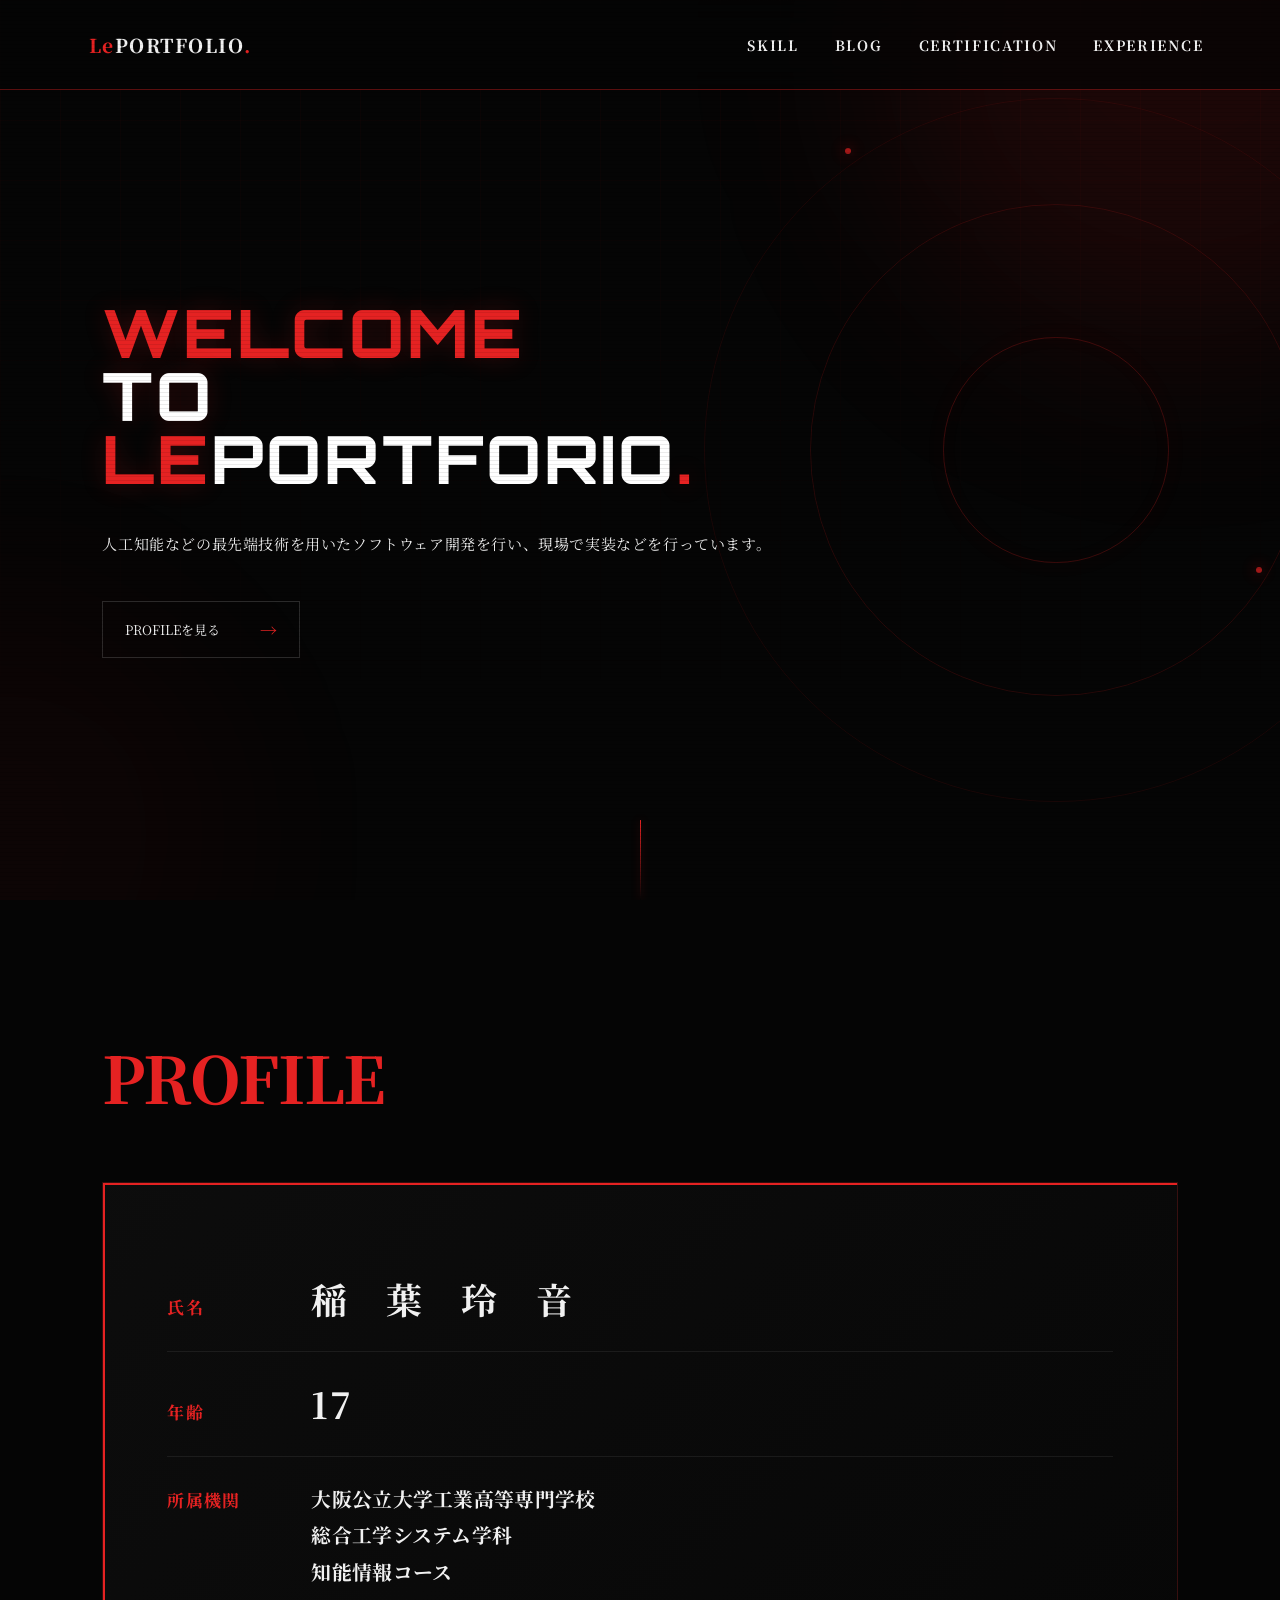
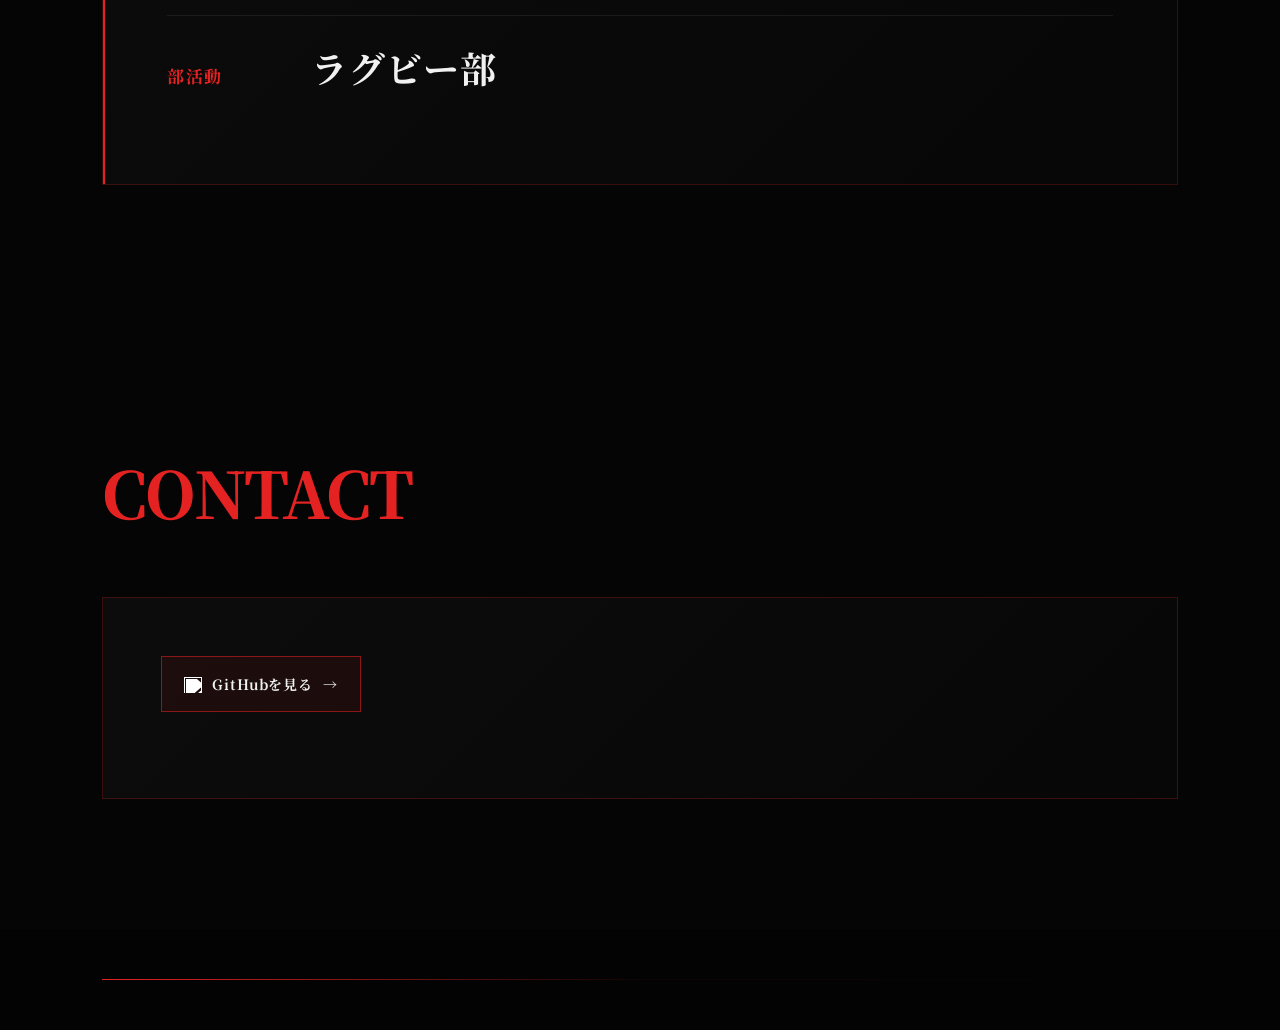
==== index.html @ 1db74286 "change content" ====
<!DOCTYPE html>
<html lang="ja">
<head>
  <meta charset="UTF-8">
  <meta name="viewport" content="width=device-width, initial-scale=1.0">
  <title>LePORTFORIO</title>
  <link rel="preconnect" href="https://fonts.googleapis.com">
  <link rel="preconnect" href="https://fonts.gstatic.com" crossorigin>
  <link href="https://fonts.googleapis.com/css2?family=Noto+Serif+JP:wght@400;500;600;700;800;900&family=Orbitron:wght@500;600;700;800;900&display=swap" rel="stylesheet">
  <link rel="stylesheet" href="style.css?v=20260903-0615">
  <link rel="stylesheet" href="japanese-theme.css?v=20261030-1145">
  <style>
    header .logo {
      color: var(--white) !important;
      text-shadow: none !important;
    }
    header .logo span {
      color: var(--red) !important;
    }
    header nav a,
    header nav a.active {
      color: var(--white) !important;
      text-shadow: none !important;
    }
    header nav a:hover,
    header nav a.active:hover {
      color: var(--red-bright) !important;
    }

    /* Hero brand color override */
    .hero-brand .hero-le,
    .hero-brand .hero-dot {
      color: var(--red) !important;
    }
    .hero-brand .hero-portfolio {
      color: #fff !important;
      text-shadow: none !important;
    }

    .contact { padding-top: 90px; padding-bottom: 120px; }
    .contact-box {
      max-width: 1080px;
      margin: 0 auto;
      padding: clamp(34px, 5vw, 58px);
      border: 1px solid rgba(229,34,34,.24);
      background: linear-gradient(135deg, rgba(13,13,13,.96), rgba(7,7,7,.96));
    }
    .contact-copy {
      margin: 0 0 28px;
      color: var(--white);
      font-size: 15px;
      line-height: 2;
      opacity: 1;
    }
    .contact-link {
      display: inline-flex;
      align-items: center;
      gap: 10px;
      padding: 13px 22px;
      border: 1px solid rgba(229,34,34,.55);
      color: var(--white);
      background: rgba(229,34,34,.08);
      font-family: "Noto Serif JP", serif;
      font-size: 14px;
      font-weight: 700;
      text-decoration: none;
      letter-spacing: .06em;
      transition: .25s ease;
    }
    .contact-link:hover {
      color: var(--red-bright);
      border-color: var(--red);
      transform: translateY(-2px);
    }
    .contact-link-icon {
      width: 18px;
      height: 18px;
      flex: 0 0 auto;
      filter: brightness(0) invert(1);
    }

    .profile { position: relative; }
    .profile-box {
      position: relative;
      max-width: 1080px;
      min-height: 360px;
      margin: 0 auto;
      padding: clamp(34px, 5vw, 64px);
      border: 1px solid rgba(229, 34, 34, 0.2);
      background: linear-gradient(135deg, rgba(13,13,13,0.96), rgba(7,7,7,0.96));
      overflow: hidden;
    }
    .profile-box::before {
      content: "";
      position: absolute;
      top: 0;
      left: 0;
      width: 0;
      height: 2px;
      background: var(--red);
      transition: width 1s cubic-bezier(0.22, 1, 0.36, 1);
    }
    .profile-box::after {
      content: "";
      position: absolute;
      top: 0;
      left: 0;
      width: 2px;
      height: 0;
      background: var(--red);
      transition: height 1s cubic-bezier(0.22, 1, 0.36, 1) 0.12s;
    }
    .profile.is-visible .profile-box::before { width: 100%; }
    .profile.is-visible .profile-box::after { height: 100%; }
    .profile-grid { display: grid; gap: 0; }
    .profile-row {
      display: grid;
      grid-template-columns: 120px 1fr;
      align-items: baseline;
      gap: 24px;
      padding: 24px 0;
      border-bottom: 1px solid rgba(255,255,255,0.07);
      opacity: 0;
      transform: translateY(26px);
      transition: opacity 0.7s ease, transform 0.85s cubic-bezier(0.22, 1, 0.36, 1);
    }
    .profile-row:last-child { border-bottom: 0; }
    .profile-row:nth-child(2) { transition-delay: 0.12s; }
    .profile-row:nth-child(3) { transition-delay: 0.24s; }
    .profile-row:nth-child(4) { transition-delay: 0.36s; }
    .profile.is-visible .profile-row { opacity: 1; transform: translateY(0); }
    .profile-label {
      color: var(--red);
      font-family: "Noto Serif JP", "Yu Mincho", "Hiragino Mincho ProN", serif;
      font-size: 17px;
      font-weight: 700;
      letter-spacing: 0.08em;
    }
    .profile-value {
      color: var(--white);
      font-family: "Noto Serif JP", "Yu Mincho", "Hiragino Mincho ProN", serif;
      font-size: clamp(22px, 3vw, 36px);
      font-weight: 700;
      line-height: 1.55;
      letter-spacing: 0.04em;
    }
    .school-pair {
      display: grid;
      grid-template-columns: minmax(0, 1fr);
      gap: clamp(18px, 3vw, 42px);
      align-items: start;
    }
    .school-ja { min-width: 0; }
    .school-ja {
      font-size: clamp(15px, 1.55vw, 21px);
      line-height: 1.85;
      letter-spacing: 0.015em;
    }
    @media (max-width: 700px) {
      .profile-row { grid-template-columns: 1fr; gap: 8px; padding: 20px 0; }
      .profile-label { font-size: 19px; }
      .school-pair { grid-template-columns: 1fr; gap: 14px; }
      .school-ja { font-size: clamp(14px, 4.2vw, 18px); }
    }
    @media (prefers-reduced-motion: reduce) {
      .profile-box::before { width: 100%; transition: none; }
      .profile-box::after { height: 100%; transition: none; }
      .profile-row { opacity: 1; transform: none; transition: none; }
    }
  </style>
  <link rel="stylesheet" href="responsive.css?v=20261008">
</head>
<body>
  <div class="background" aria-hidden="true">
    <div class="grid"></div>
    <div class="glow glow-1"></div>
    <div class="glow glow-2"></div>
  </div>
  <header>
    <a href="#" class="logo"><span>Le</span>PORTFOLIO<span>.</span></a>
    <nav>
      <a href="skill.html">SKILL</a>
      <a href="blog.html">BLOG</a>
      <a href="certification.html">CERTIFICATION</a>
      <a href="experience.html">EXPERIENCE</a>
    </nav>
  </header>
  <main>
    <section class="hero">
      <div class="hero-content">
        <h1 aria-label="Welcome TO LePORTFORIO.">
          <span class="hero-line hero-welcome">Welcome</span>
          <span class="hero-line hero-to">TO</span>
          <span class="hero-line hero-brand"><span class="hero-le">Le</span><span class="hero-portfolio">PORTFORIO</span><span class="hero-dot">.</span></span>
        </h1>
        <p>人工知能などの最先端技術を用いたソフトウェア開発を行い、現場で実装などを行っています。</p>
        <a href="#profile" class="hero-button">PROFILEを見る <span>→</span></a>
      </div>
      <div class="hero-decoration" aria-hidden="true">
        <div class="circle circle-1"></div>
        <div class="circle circle-2"></div>
        <div class="circle circle-3"></div>
      </div>
      <div class="scroll-line" aria-hidden="true"></div>
    </section>

    <section id="profile" class="profile">
      <div class="section-heading"><h2>PROFILE</h2></div>
      <div class="profile-box">
        <div class="profile-grid">
          <div class="profile-row">
            <div class="profile-label">氏名</div>
            <div class="profile-value">稲　葉　玲　音</div>
          </div>
          <div class="profile-row">
            <div class="profile-label">年齢</div>
            <div class="profile-value">17</div>
          </div>
          <div class="profile-row">
            <div class="profile-label">所属機関</div>
            <div class="profile-value school-pair">
              <div class="school-ja">大阪公立大学工業高等専門学校<br>総合工学システム学科<br>知能情報コース</div>
            </div>
          </div>
          <div class="profile-row">
            <div class="profile-label">部活動</div>
            <div class="profile-value">ラグビー部</div>
          </div>
        </div>
      </div>
    </section>

    <section id="contact" class="contact">
      <div class="section-heading"><h2>CONTACT</h2></div>
      <div class="contact-box">
        <p class="contact-copy"ご連絡やお問い合わせは、GitHubよりお願いいたします。</p>
        <a class="contact-link" href="https://github.com/Le-1016" target="_blank" rel="noopener noreferrer"><img class="contact-link-icon" src="https://cdn.jsdelivr.net/npm/simple-icons@latest/icons/github.svg" alt="" aria-hidden="true">GitHubを見る <span>→</span></a>
      </div>
    </section>
  </main>
  <footer><div class="footer-line"></div></footer>

  <script>
    (() => {
      if (window.location.hash === '#activity') {
        window.location.replace('blog.html');
        return;
      }
      const profile = document.querySelector('.profile');
      if (!profile) return;
      const reduceMotion = window.matchMedia('(prefers-reduced-motion: reduce)').matches;
      if (reduceMotion || !('IntersectionObserver' in window)) {
        profile.classList.add('is-visible');
        return;
      }
      const observer = new IntersectionObserver((entries) => {
        entries.forEach((entry) => {
          if (!entry.isIntersecting) return;
          entry.target.classList.add('is-visible');
          observer.unobserve(entry.target);
        });
      }, { threshold: 0.24, rootMargin: '0px 0px -8% 0px' });
      observer.observe(profile);
    })();
  </script>
</body>
</html>
---- style.css ----
/* ========================================
   VARIABLES
======================================== */

:root {
  --black: #050505;
  --black-light: #0a0a0a;
  --panel: #0d0d0d;
  --panel-light: #121212;

  --red: #e52222;
  --red-bright: #ff3030;

  --white: #f1f1f1;
  --gray: #777;
  --gray-dark: #333;

  --red-border: rgba(229, 34, 34, 0.28);
}

* { margin: 0; padding: 0; box-sizing: border-box; }
html { scroll-behavior: smooth; }
body { min-height: 100vh; background: var(--black); color: var(--white); font-family: "Inter", "Noto Sans JP", sans-serif; overflow-x: hidden; }
img, video, canvas, svg { max-width: 100%; }

.background { position: fixed; inset: 0; pointer-events: none; overflow: hidden; z-index: -1; }
.grid { position: absolute; inset: 0; background-image: linear-gradient(rgba(229,34,34,.035) 1px, transparent 1px), linear-gradient(90deg, rgba(229,34,34,.035) 1px, transparent 1px); background-size: 60px 60px; mask-image: linear-gradient(to bottom, rgba(0,0,0,1), transparent 80%); }
.glow { position: absolute; border-radius: 50%; filter: blur(100px); background: rgba(229,34,34,.1); }
.glow-1 { width: 600px; height: 600px; top: -250px; right: -200px; }
.glow-2 { width: 500px; height: 500px; left: -250px; top: 65vh; opacity: .4; }

header { width: 100%; height: 90px; position: fixed; top: 0; left: 0; display: flex; justify-content: space-between; align-items: center; padding: 0 6vw; z-index: 100; background: rgba(5,5,5,.72); border-bottom: 1px solid rgba(255,255,255,.05); backdrop-filter: blur(16px); -webkit-backdrop-filter: blur(16px); }
.logo { color: var(--white); text-decoration: none; font-size: 19px; font-weight: 800; letter-spacing: -.04em; }
.logo span { color: var(--red); }
nav { display: flex; align-items: center; gap: 36px; }
nav a { position: relative; color: #777; font-size: 12px; font-weight: 500; letter-spacing: .08em; text-decoration: none; transition: .25s; }
nav a::after { content: ""; position: absolute; left: 0; bottom: -8px; width: 0; height: 1px; background: var(--red); box-shadow: 0 0 10px var(--red); transition: .25s; }
nav a:hover { color: white; }
nav a:hover::after { width: 100%; }

.hero { min-height: 100vh; position: relative; display: flex; align-items: center; padding: 140px 8vw 80px; overflow: hidden; }
.hero-content { position: relative; z-index: 5; }
.hero h1 { margin: 0; color: var(--white); font-size: clamp(56px,9vw,150px); font-weight: 900; letter-spacing: -.075em; line-height: .82; }
.hero h1 span { color: var(--red); text-shadow: 0 0 25px rgba(229,34,34,.22); }
.hero p { margin-top: 40px; color: var(--white); font-size: 13px; letter-spacing: .1em; font-weight: 400; }
.hero-button { width: fit-content; margin-top: 42px; display: flex; align-items: center; gap: 40px; padding: 15px 22px; color: var(--white); border: 1px solid rgba(255,255,255,.15); text-decoration: none; font-size: 13px; transition: border-color .25s, background .25s, transform .25s; }
.hero-button span { color: var(--red); font-size: 17px; transition: transform .25s; }
.hero-button:hover { border-color: var(--red); background: rgba(229,34,34,.04); transform: translateY(-2px); }
.hero-button:hover span { transform: translateX(5px); }

.hero-decoration { position: absolute; width: min(55vw,800px); aspect-ratio: 1; right: -10vw; top: 50%; transform: translateY(-50%); opacity: .7; }
.circle { position: absolute; border-radius: 50%; border: 1px solid rgba(229,34,34,.13); }
.circle-1 { inset: 0; animation: rotateCircle 35s linear infinite; }
.circle-2 { inset: 15%; border-color: rgba(229,34,34,.22); animation: rotateCircleReverse 25s linear infinite; }
.circle-3 { inset: 34%; border-color: rgba(229,34,34,.35); box-shadow: 0 0 30px rgba(229,34,34,.05), inset 0 0 30px rgba(229,34,34,.03); }
.circle-1::before, .circle-2::before { content: ""; position: absolute; width: 6px; height: 6px; border-radius: 50%; background: var(--red); box-shadow: 0 0 15px var(--red); }
.circle-1::before { left: 20%; top: 7%; }
.circle-2::before { right: 8%; bottom: 25%; }
@keyframes rotateCircle { from { transform: rotate(0deg); } to { transform: rotate(360deg); } }
@keyframes rotateCircleReverse { from { transform: rotate(360deg); } to { transform: rotate(0deg); } }

.scroll-line { position: absolute; width: 1px; height: 80px; left: 50%; bottom: 0; background: linear-gradient(to bottom, var(--red), transparent); box-shadow: 0 0 8px rgba(229,34,34,.4); }
section:not(.hero) { max-width: 1400px; margin: auto; padding: 130px 8vw; }
.section-heading { margin-bottom: 60px; }
.section-heading h2 { color: var(--white); font-size: clamp(38px,5vw,70px); font-weight: 800; letter-spacing: -.05em; }
.section-heading h2 span { color: var(--red); }

.works-grid { display: grid; grid-template-columns: repeat(3,1fr); gap: 20px; }
.work-card { position: relative; min-height: 420px; background: var(--panel); border: 1px solid rgba(255,255,255,.06); overflow: hidden; cursor: pointer; transition: transform .35s, border-color .35s, box-shadow .35s; }
.work-card::before { content: ""; position: absolute; top: -1px; left: -1px; width: 45px; height: 2px; z-index: 10; background: var(--red); box-shadow: 0 0 10px rgba(229,34,34,.7); }
.work-card::after { content: ""; position: absolute; top: -1px; left: -1px; width: 2px; height: 45px; z-index: 10; background: var(--red); }
.work-image { height: 280px; position: relative; background: radial-gradient(circle at center, rgba(229,34,34,.08), transparent 60%), #090909; }
.work-image::after { content: ""; position: absolute; inset: 0; background-image: linear-gradient(rgba(255,255,255,.025) 1px, transparent 1px), linear-gradient(90deg, rgba(255,255,255,.025) 1px, transparent 1px); background-size: 25px 25px; }
.work-content { padding: 26px 28px; }
.work-content h3 { color: var(--white); font-size: 19px; font-weight: 600; margin-bottom: 9px; }
.work-content p { color: var(--white); font-size: 12px; letter-spacing: .04em; }
.work-card:hover { transform: translateY(-8px); border-color: rgba(229,34,34,.35); box-shadow: 0 30px 80px rgba(0,0,0,.6), 0 0 40px rgba(229,34,34,.06); }
.work-card:hover .work-image { background: radial-gradient(circle at center, rgba(229,34,34,.13), transparent 60%), #090909; }

.about { min-height: 70vh; }
.about-box { width: 100%; min-height: 400px; background: linear-gradient(135deg,#0d0d0d,#080808); border: 1px solid rgba(255,255,255,.06); border-left: 2px solid var(--red); box-shadow: -10px 0 50px rgba(229,34,34,.025); }
footer { padding: 50px 8vw; background: #030303; }
.footer-line { height: 1px; width: 100%; background: linear-gradient(90deg,var(--red),rgba(229,34,34,.05),transparent); }
body::after { content: ""; position: fixed; inset: 0; z-index: 9999; pointer-events: none; background: repeating-linear-gradient(0deg,transparent,transparent 3px,rgba(0,0,0,.08) 3px,rgba(0,0,0,.08) 4px); }

@media (max-width: 900px) {
  header { padding: 0 24px; }
  nav { gap: 20px; }
  .hero { padding: 120px 24px 80px; }
  .hero-decoration { width: 700px; opacity: .35; right: -450px; }
  section:not(.hero) { padding: 100px 24px; }
  .works-grid { grid-template-columns: 1fr; }
  .work-card { min-height: 350px; }
}

@media (max-width: 600px) {
  header { height: auto; min-height: 106px; padding: 14px 16px 12px; flex-direction: column; align-items: flex-start; justify-content: center; gap: 12px; }
  .logo { font-size: 17px; }
  nav { width: 100%; gap: 18px; overflow-x: auto; overflow-y: hidden; padding: 0 0 4px; scrollbar-width: none; -webkit-overflow-scrolling: touch; }
  nav::-webkit-scrollbar { display: none; }
  nav a { display: block; flex: 0 0 auto; white-space: nowrap; font-size: 10px; letter-spacing: .07em; }
  nav a::after { bottom: -5px; }
  .hero { min-height: 100svh; padding: 150px 18px 70px; }
  .hero-content { width: 100%; }
  .hero h1 { font-size: clamp(48px,16vw,80px); line-height: .86; }
  .hero p { max-width: 92%; margin-top: 30px; font-size: 11px; line-height: 1.85; letter-spacing: .05em; }
  .hero-button { max-width: 100%; margin-top: 30px; gap: 24px; padding: 13px 18px; }
  .hero-decoration { width: 560px; right: -430px; opacity: .28; }
  .scroll-line { left: auto; right: 24px; height: 58px; }
  section:not(.hero) { padding: 80px 18px; }
  .section-heading { margin-bottom: 38px; }
  .section-heading h2 { font-size: clamp(34px,12vw,52px); }
  .works-grid { gap: 16px; }
  .work-card { min-height: 0; }
  .work-image { height: 210px; }
  .work-content { padding: 22px 20px; }
  footer { padding: 38px 18px; }
}

@media (max-width: 380px) {
  header { padding-left: 14px; padding-right: 14px; }
  nav { gap: 14px; }
  nav a { font-size: 9px; }
  .hero { padding-left: 14px; padding-right: 14px; }
}

/* ========================================
   EXPERIENCE: UNREAL SKILL
======================================== */

#unreal-modal .modal-skill {
  display: flex !important;
  flex-direction: row !important;
  align-items: center !important;
  gap: 16px !important;
}

#unreal-modal .modal-skill-logos {
  display: flex !important;
  align-items: center !important;
  justify-content: center !important;
  margin: 0 !important;
}

#unreal-modal .modal-skill-logo {
  width: 56px !important;
  height: 56px !important;
  object-fit: contain !important;
  filter: brightness(0) invert(1) !important;
}

#unreal-modal .modal-skill-meta {
  display: flex !important;
  flex-direction: column !important;
  align-items: flex-start !important;
  justify-content: center !important;
  gap: 4px !important;
  margin: 0 !important;
}
---- japanese-theme.css ----
/* 日本語・明朝体テーマ上書き */

body {
  font-family: "Noto Serif JP", "Yu Mincho", "Hiragino Mincho ProN", serif;
  color: var(--white);
}

.logo,
nav a,
.hero-button,
.hero p,
.work-content p,
.about-box p {
  font-family: "Noto Serif JP", "Yu Mincho", "Hiragino Mincho ProN", serif;
}

.logo {
  position: relative;
  display: inline-block;
  padding: 8px 12px;
  overflow: hidden;
  letter-spacing: 0.08em;
  word-spacing: 0;
  background: none !important;
  transition: none;
}

.logo:hover {
  background: none !important;
}

header .logo:hover {
  color: var(--white) !important;
  text-shadow: none !important;
}

header .logo:hover span {
  color: var(--red) !important;
  text-shadow: none !important;
}

/* トピック・タイトルは赤 */
.hero h1,
.hero h1 span,
.section-heading h2,
.work-content h3 {
  color: var(--red);
}

/* ヒーロー見出しだけサイバー風 */
.hero h1,
.hero h1 span {
  font-family: "Orbitron", sans-serif;
}

.hero h1 {
  position: relative;
  display: inline-flex;
  flex-direction: column;
  align-items: flex-start;
  gap: 0.03em;
  font-size: clamp(38px, 5.2vw, 80px);
  font-weight: 800;
  line-height: 0.92;
  letter-spacing: 0.04em;
  text-transform: uppercase;
  color: var(--red);
  text-shadow: 0 0 22px rgba(229, 34, 34, 0.16);
}

.hero-line {
  display: block;
  color: var(--red);
}

.hero-welcome {
  color: var(--red) !important;
}
.hero-to {
  color: #fff !important;
  text-shadow: none;
}
.hero-brand,
.hero-brand span {
  font-family: "Orbitron", sans-serif !important;
}
.hero-brand .hero-le,
.hero-brand .hero-dot {
  color: var(--red) !important;
}
.hero-brand .hero-portfolio {
  color: #fff !important;
  text-shadow: none !important;
}

/* 文章は白 */
.hero p,
.work-content p,
.about-box p {
  color: var(--white);
}

.hero p {
  max-width: 680px;
  font-size: 15px;
  line-height: 2;
  letter-spacing: 0.04em;
  opacity: 1;
}

.section-heading h2 {
  font-family: "Noto Serif JP", "Yu Mincho", "Hiragino Mincho ProN", serif;
  font-weight: 800;
  letter-spacing: -0.03em;
}

.work-content h3 {
  font-family: "Noto Serif JP", "Yu Mincho", "Hiragino Mincho ProN", serif;
  font-size: 22px;
  font-weight: 700;
}

.work-content p {
  font-size: 13px;
  line-height: 1.9;
  letter-spacing: 0.02em;
  opacity: 1;
}

.about-box {
  padding: 48px;
  display: flex;
  align-items: center;
}

.about-box p {
  max-width: 760px;
  margin: 0;
  font-size: 16px;
  line-height: 2.1;
  opacity: 0.9;
}

/* ナビゲーション：赤文字・明朝体・英大文字 */
nav a {
  color: var(--red);
  font-family: "Noto Serif JP", "Yu Mincho", "Hiragino Mincho ProN", serif;
  font-size: 14px;
  font-weight: 700;
  letter-spacing: 0.12em;
  text-transform: uppercase;
}

nav a:hover {
  color: var(--red-bright);
  text-shadow: 0 0 10px rgba(229, 34, 34, 0.45);
}

.hero-button {
  color: var(--white);
}

/* HEADER — 上側は何も出さず、下側の固定赤線だけ残す */
header {
  overflow: hidden;
  border-top: 0 !important;
  border-bottom: 1px solid rgba(229, 34, 34, 0.38) !important;
  outline: 0 !important;
  box-shadow: none;
}

header::before,
header::after {
  content: none !important;
  display: none !important;
  background: none !important;
  border: 0 !important;
  box-shadow: none !important;
  animation: none !important;
}

@media (max-width: 600px) {
  .hero h1 {
    font-size: clamp(28px, 8vw, 40px);
  }

  .about-box {
    padding: 28px;
  }
}
---- responsive.css ----
/* Loaded after the theme and page styles. Desktop rules remain unchanged. */
@media (max-width: 900px) {
  html { scroll-padding-top: 160px; }
  header {
    height: auto;
    min-height: 0;
    padding: 12px 24px;
    flex-direction: column;
    align-items: flex-start;
    gap: 8px;
  }
  header .logo { padding: 4px 0; font-size: 17px; }
  header nav {
    display: flex;
    flex-wrap: wrap;
    width: 100%;
    gap: 0 24px;
    overflow: visible;
    padding: 0;
  }
  header nav a {
    display: flex;
    align-items: center;
    min-height: 44px;
    flex: 0 0 auto;
    font-size: 12px;
    letter-spacing: .06em;
    white-space: nowrap;
  }
  header nav a::after { bottom: 6px; }
  .skill-page, .blog-page, .cert-page, .experience-page {
    padding: 164px 24px 80px;
  }
  .skill-title, .blog-title, .cert-title, .experience-title {
    font-size: clamp(24px, 4.8vw, 48px);
    letter-spacing: .04em;
    line-height: 1.3;
    overflow-wrap: anywhere;
  }
  .skill-row, .skill-row.reverse {
    grid-template-columns: minmax(0, 1fr);
    min-height: 0;
    gap: 24px;
    padding: 40px 0;
  }
  /* Cancel the generic section padding on nested rows. */
  section.skill-row { padding: 40px 0; }
  .skill-row .skill-copy, .skill-row.reverse .skill-copy { order: 1; }
  .skill-row .skill-visual, .skill-row.reverse .skill-visual { order: 2; }
  .skill-copy { max-width: none; min-width: 0; }
  .skill-visual { min-height: 140px; justify-content: flex-start; }
  .skill-logo, .white-logo, .codex-logo { width: 120px; height: 120px; }
  .sql-logo { width: 150px; height: 120px; }
  .skill-copy h2, .skill-kicker { overflow-wrap: anywhere; }
  section.cert-item, section.experience-card { padding: 0; }
  .cert-name, .experience-card-title { min-width: 0; overflow-wrap: anywhere; }
  .modal-bottom { grid-template-columns: minmax(0, 1fr); }
  .modal-skill-meta { min-width: 0; overflow-wrap: anywhere; }
  .modal-title, .modal-kicker, .modal-description { overflow-wrap: anywhere; }
  .cert-modal, .experience-modal { padding: 12px; }
  .cert-modal-panel, .experience-modal-panel {
    max-height: calc(100vh - 24px);
    max-height: calc(100dvh - 24px);
    padding: 64px 24px 28px;
    overscroll-behavior: contain;
  }
  .modal-close { top: 12px; right: 12px; width: 44px; height: 44px; }
  .modal-title { padding-right: 0; }
}

@media (max-width: 600px) {
  header { padding: 10px 16px; }
  header nav {
    display: grid;
    grid-template-columns: minmax(0, 1fr) minmax(0, 1fr);
    gap: 0 12px;
  }
  header nav a { font-size: 11px; }
  html { scroll-padding-top: 180px; }
  .hero { padding: 190px 18px 64px; }
  .hero h1 { font-size: clamp(30px, 9vw, 46px); }
  .hero p { max-width: 100%; font-size: 14px; line-height: 1.9; }
  .hero-button { min-height: 44px; }
  .skill-page, .blog-page, .cert-page, .experience-page {
    padding: 190px 18px 64px;
  }
  .skill-lead, .blog-lead { margin-bottom: 40px; }
  .skill-lead, .blog-lead, .cert-lead, .experience-lead {
    font-size: 14px;
    line-height: 1.9;
  }
  .profile-box { padding: 24px 20px; min-height: 0; }
  .profile-row { grid-template-columns: minmax(0, 1fr); }
  .profile-value { font-size: 22px; overflow-wrap: anywhere; }
  .school-pair { grid-template-columns: minmax(0, 1fr); }
  .blog-post { padding: 24px 18px; }
  .blog-post-title { font-size: 24px; margin-bottom: 24px; }
  .blog-meta { font-size: 11px; letter-spacing: .06em; }
  .blog-body p { font-size: 14px; line-height: 2; overflow-wrap: anywhere; }
  .skill-copy h2 { font-size: 26px; }
  .skill-copy p { font-size: 14px; line-height: 1.95; }
  .cert-toggle, .experience-toggle { min-height: 56px; padding: 14px 2px; }
  .cert-modal-panel, .experience-modal-panel { padding: 64px 18px 24px; }
  .modal-title { font-size: 22px; }
  .modal-description { font-size: 14px; line-height: 1.95; }
  .modal-bottom { gap: 24px; }
  .modal-status-row { gap: 10px; }
  #unreal-modal .modal-skill { gap: 14px !important; }
  .modal-visual span { font-size: 24px; letter-spacing: .06em; }
}

/* Keep dialogs usable on short landscape screens. */
@media (max-height: 500px) and (max-width: 900px) {
  header { position: absolute; }
}
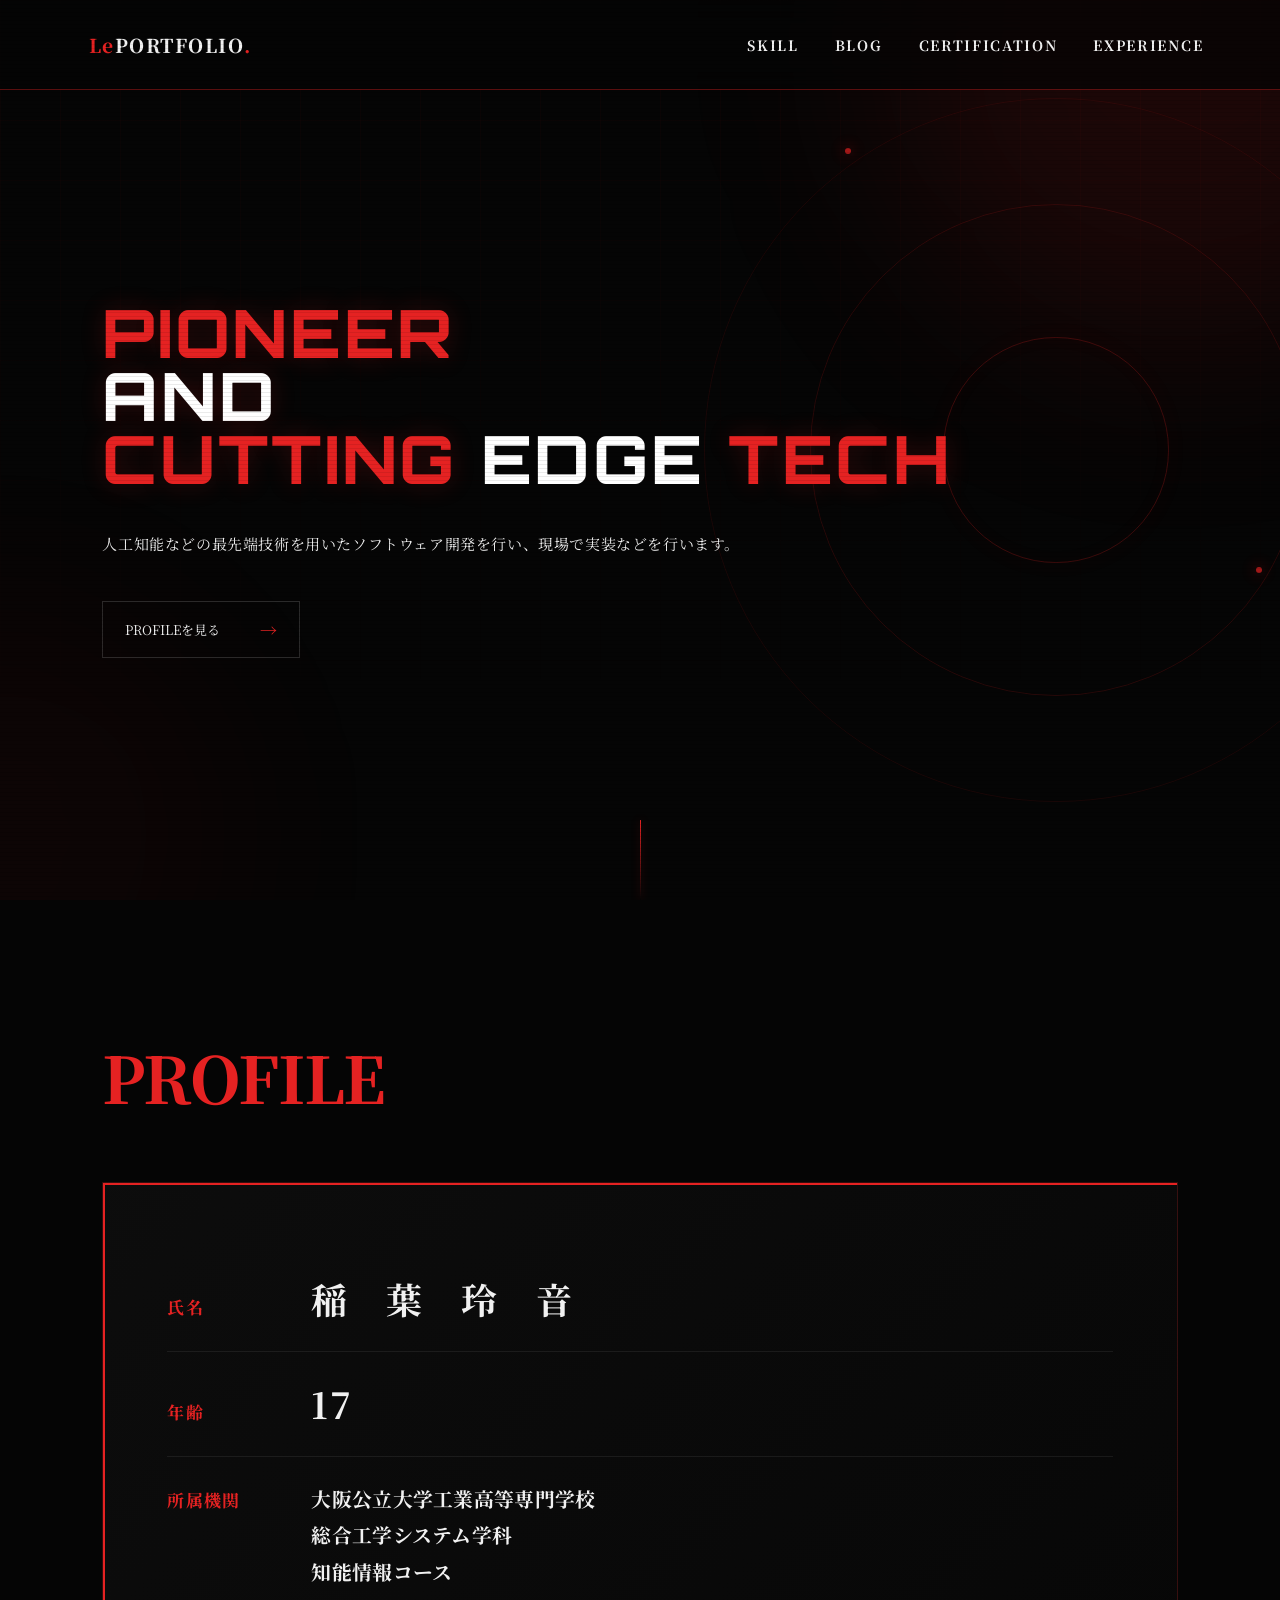
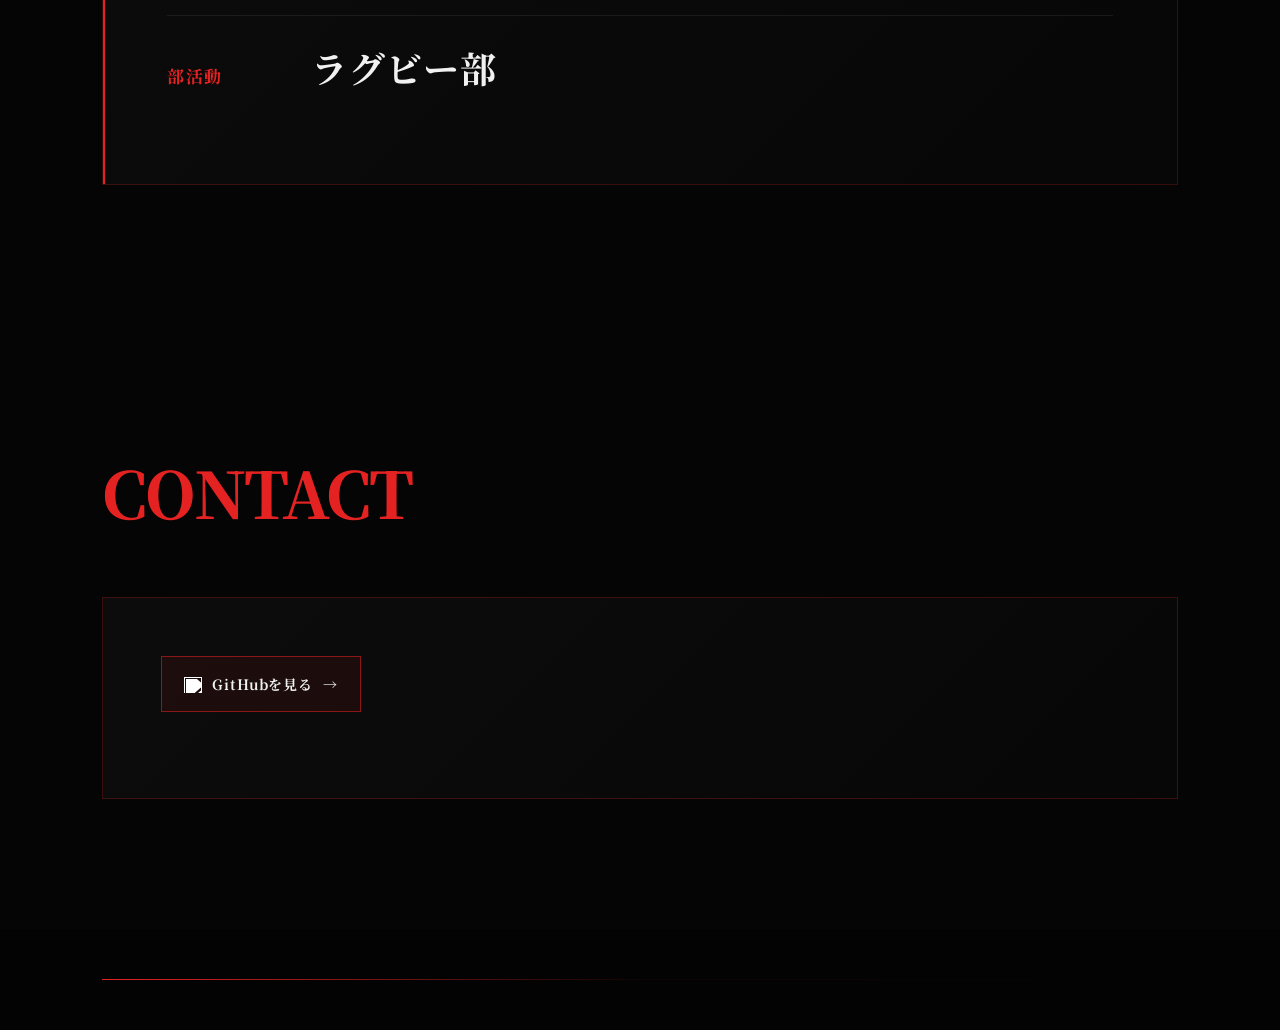
==== commit a5b0437b: "change content" ====
--- a/index.html
+++ b/index.html
@@ -3,7 +3,8 @@
 <head>
   <meta charset="UTF-8">
   <meta name="viewport" content="width=device-width, initial-scale=1.0">
-  <title>LePORTFORIO</title>
+  <title>Le178</title>
+  <link rel="icon" type="image/svg+xml" href="assets/logo/le-icon.svg">
   <link rel="preconnect" href="https://fonts.googleapis.com">
   <link rel="preconnect" href="https://fonts.gstatic.com" crossorigin>
   <link href="https://fonts.googleapis.com/css2?family=Noto+Serif+JP:wght@400;500;600;700;800;900&family=Orbitron:wght@500;600;700;800;900&display=swap" rel="stylesheet">
@@ -189,11 +190,11 @@
     <section class="hero">
       <div class="hero-content">
         <h1 aria-label="Welcome TO LePORTFORIO.">
-          <span class="hero-line hero-welcome">Welcome</span>
-          <span class="hero-line hero-to">TO</span>
-          <span class="hero-line hero-brand"><span class="hero-le">Le</span><span class="hero-portfolio">PORTFORIO</span><span class="hero-dot">.</span></span>
+          <span class="hero-line hero-welcome">PIONEER</span>
+          <span class="hero-line hero-to">AND</span>
+          <span class="hero-line hero-brand"><span class="hero-le">Cutting </span><span class="hero-portfolio">edge </span><span class="hero-dot">Tech</span></span>
         </h1>
-        <p>人工知能などの最先端技術を用いたソフトウェア開発を行い、現場で実装などを行っています。</p>
+        <p>人工知能などの最先端技術を用いたソフトウェア開発を行い、現場で実装などを行います。</p>
         <a href="#profile" class="hero-button">PROFILEを見る <span>→</span></a>
       </div>
       <div class="hero-decoration" aria-hidden="true">
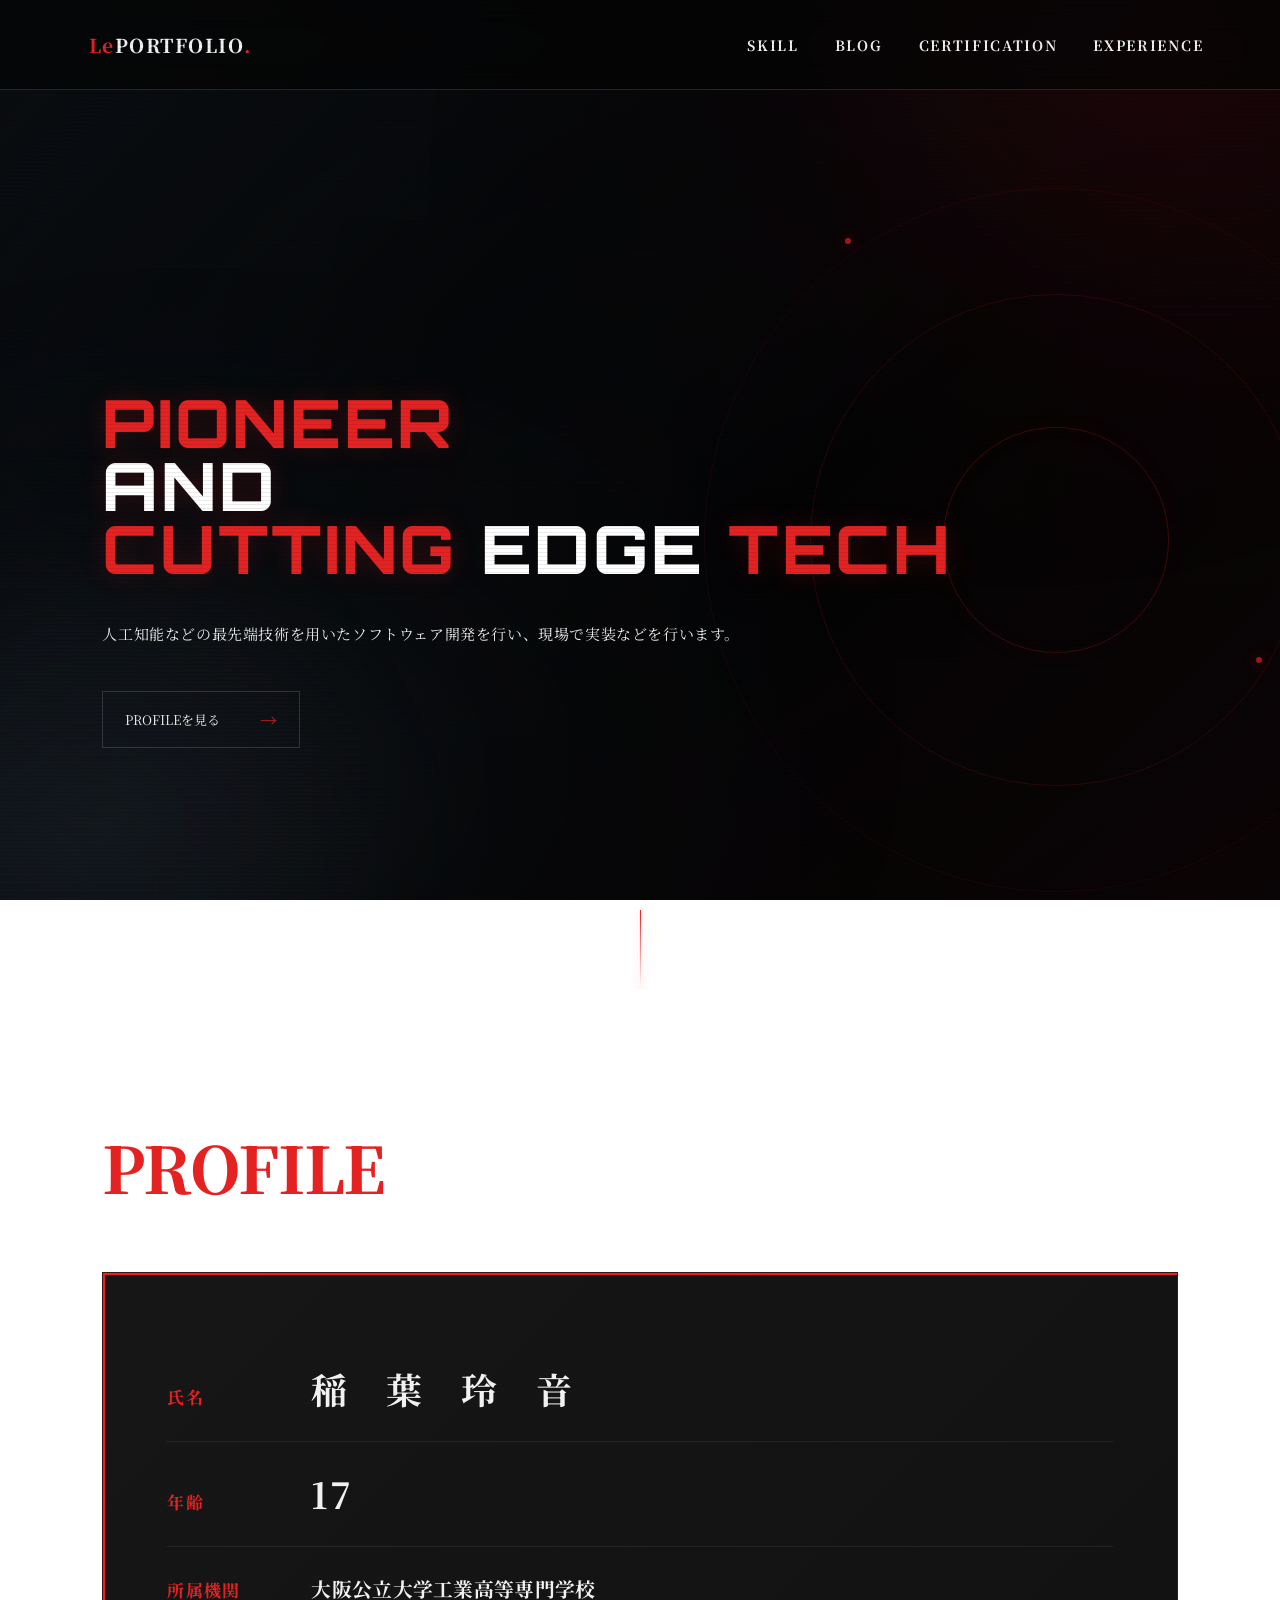
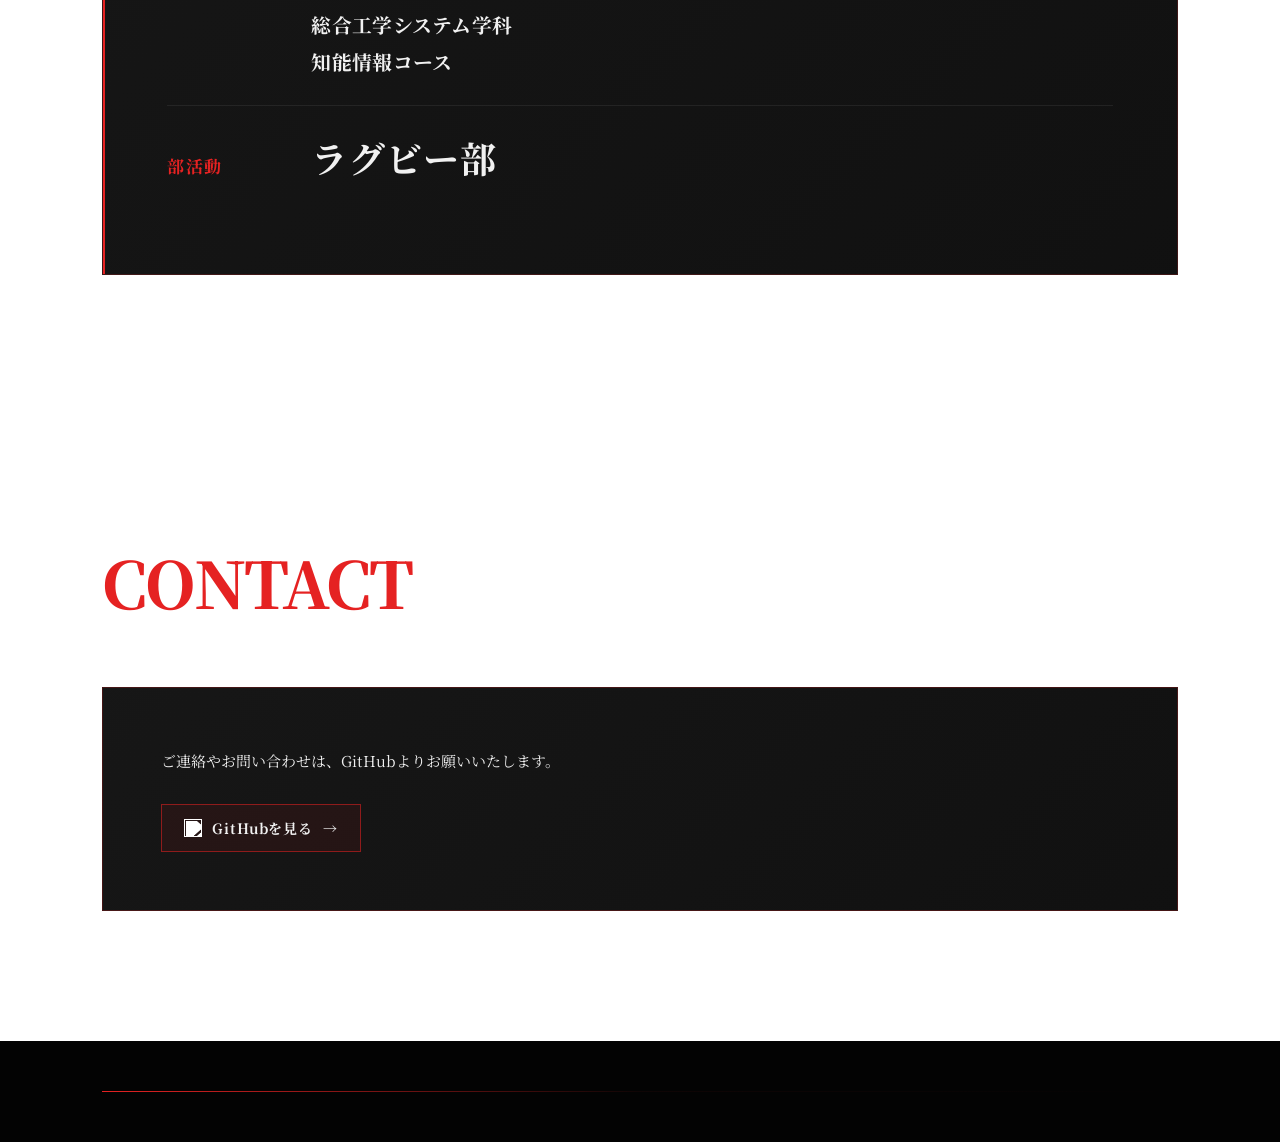
==== commit f7df6edd: "change contente" ====
--- a/index.html
+++ b/index.html
@@ -234,7 +234,7 @@
     <section id="contact" class="contact">
       <div class="section-heading"><h2>CONTACT</h2></div>
       <div class="contact-box">
-        <p class="contact-copy"ご連絡やお問い合わせは、GitHubよりお願いいたします。</p>
+        <p class="contact-copy">ご連絡やお問い合わせは、GitHubよりお願いいたします。</p>
         <a class="contact-link" href="https://github.com/Le-1016" target="_blank" rel="noopener noreferrer"><img class="contact-link-icon" src="https://cdn.jsdelivr.net/npm/simple-icons@latest/icons/github.svg" alt="" aria-hidden="true">GitHubを見る <span>→</span></a>
       </div>
     </section>
--- a/style.css
+++ b/style.css
@@ -20,14 +20,68 @@
 
 * { margin: 0; padding: 0; box-sizing: border-box; }
 html { scroll-behavior: smooth; }
-body { min-height: 100vh; background: var(--black); color: var(--white); font-family: "Inter", "Noto Sans JP", sans-serif; overflow-x: hidden; }
+body {
+  min-height: 100vh;
+  background:
+    radial-gradient(ellipse at 8% 92%, rgba(45, 58, 72, 0.24) 0%, rgba(24, 31, 40, 0.12) 24%, transparent 48%),
+    radial-gradient(ellipse at 92% 6%, rgba(82, 14, 20, 0.18) 0%, rgba(45, 8, 12, 0.09) 24%, transparent 46%),
+    radial-gradient(ellipse at 50% 48%, rgba(0, 0, 0, 0.10) 0%, rgba(0, 0, 0, 0.34) 58%, rgba(0, 0, 0, 0.48) 100%),
+    linear-gradient(135deg, #11171e 0%, #080a0d 34%, #050506 60%, #120709 100%);
+  background-attachment: fixed;
+  color: var(--white);
+  font-family: "Inter", "Noto Sans JP", sans-serif;
+  overflow-x: hidden;
+}
 img, video, canvas, svg { max-width: 100%; }
 
-.background { position: fixed; inset: 0; pointer-events: none; overflow: hidden; z-index: -1; }
-.grid { position: absolute; inset: 0; background-image: linear-gradient(rgba(229,34,34,.035) 1px, transparent 1px), linear-gradient(90deg, rgba(229,34,34,.035) 1px, transparent 1px); background-size: 60px 60px; mask-image: linear-gradient(to bottom, rgba(0,0,0,1), transparent 80%); }
-.glow { position: absolute; border-radius: 50%; filter: blur(100px); background: rgba(229,34,34,.1); }
-.glow-1 { width: 600px; height: 600px; top: -250px; right: -200px; }
-.glow-2 { width: 500px; height: 500px; left: -250px; top: 65vh; opacity: .4; }
+.background {
+  position: fixed;
+  inset: 0;
+  pointer-events: none;
+  overflow: hidden;
+  z-index: 0;
+}
+.background::before {
+  content: "";
+  position: absolute;
+  inset: -12%;
+  background:
+    radial-gradient(ellipse at 22% 78%, rgba(146, 162, 178, 0.045) 0%, rgba(103, 119, 136, 0.018) 22%, transparent 48%),
+    radial-gradient(ellipse at 74% 24%, rgba(116, 42, 48, 0.035) 0%, rgba(80, 26, 31, 0.014) 20%, transparent 45%);
+  filter: blur(34px);
+  opacity: .82;
+}
+.grid {
+  position: absolute;
+  inset: 0;
+  background-image:
+    linear-gradient(rgba(229,34,34,.014) 1px, transparent 1px),
+    linear-gradient(90deg, rgba(229,34,34,.014) 1px, transparent 1px);
+  background-size: 60px 60px;
+  mask-image: linear-gradient(to bottom, rgba(0,0,0,.55), transparent 78%);
+}
+.glow {
+  position: absolute;
+  border-radius: 50%;
+  filter: blur(120px);
+}
+.glow-1 {
+  width: 620px;
+  height: 620px;
+  top: -310px;
+  right: -230px;
+  background: rgba(105, 18, 24, 0.10);
+}
+.glow-2 {
+  width: 560px;
+  height: 560px;
+  left: -270px;
+  top: 68vh;
+  background: rgba(55, 72, 90, 0.11);
+  opacity: .75;
+}
+
+body > header, body > main, body > footer { position: relative; z-index: 1; }
 
 header { width: 100%; height: 90px; position: fixed; top: 0; left: 0; display: flex; justify-content: space-between; align-items: center; padding: 0 6vw; z-index: 100; background: rgba(5,5,5,.72); border-bottom: 1px solid rgba(255,255,255,.05); backdrop-filter: blur(16px); -webkit-backdrop-filter: blur(16px); }
 .logo { color: var(--white); text-decoration: none; font-size: 19px; font-weight: 800; letter-spacing: -.04em; }
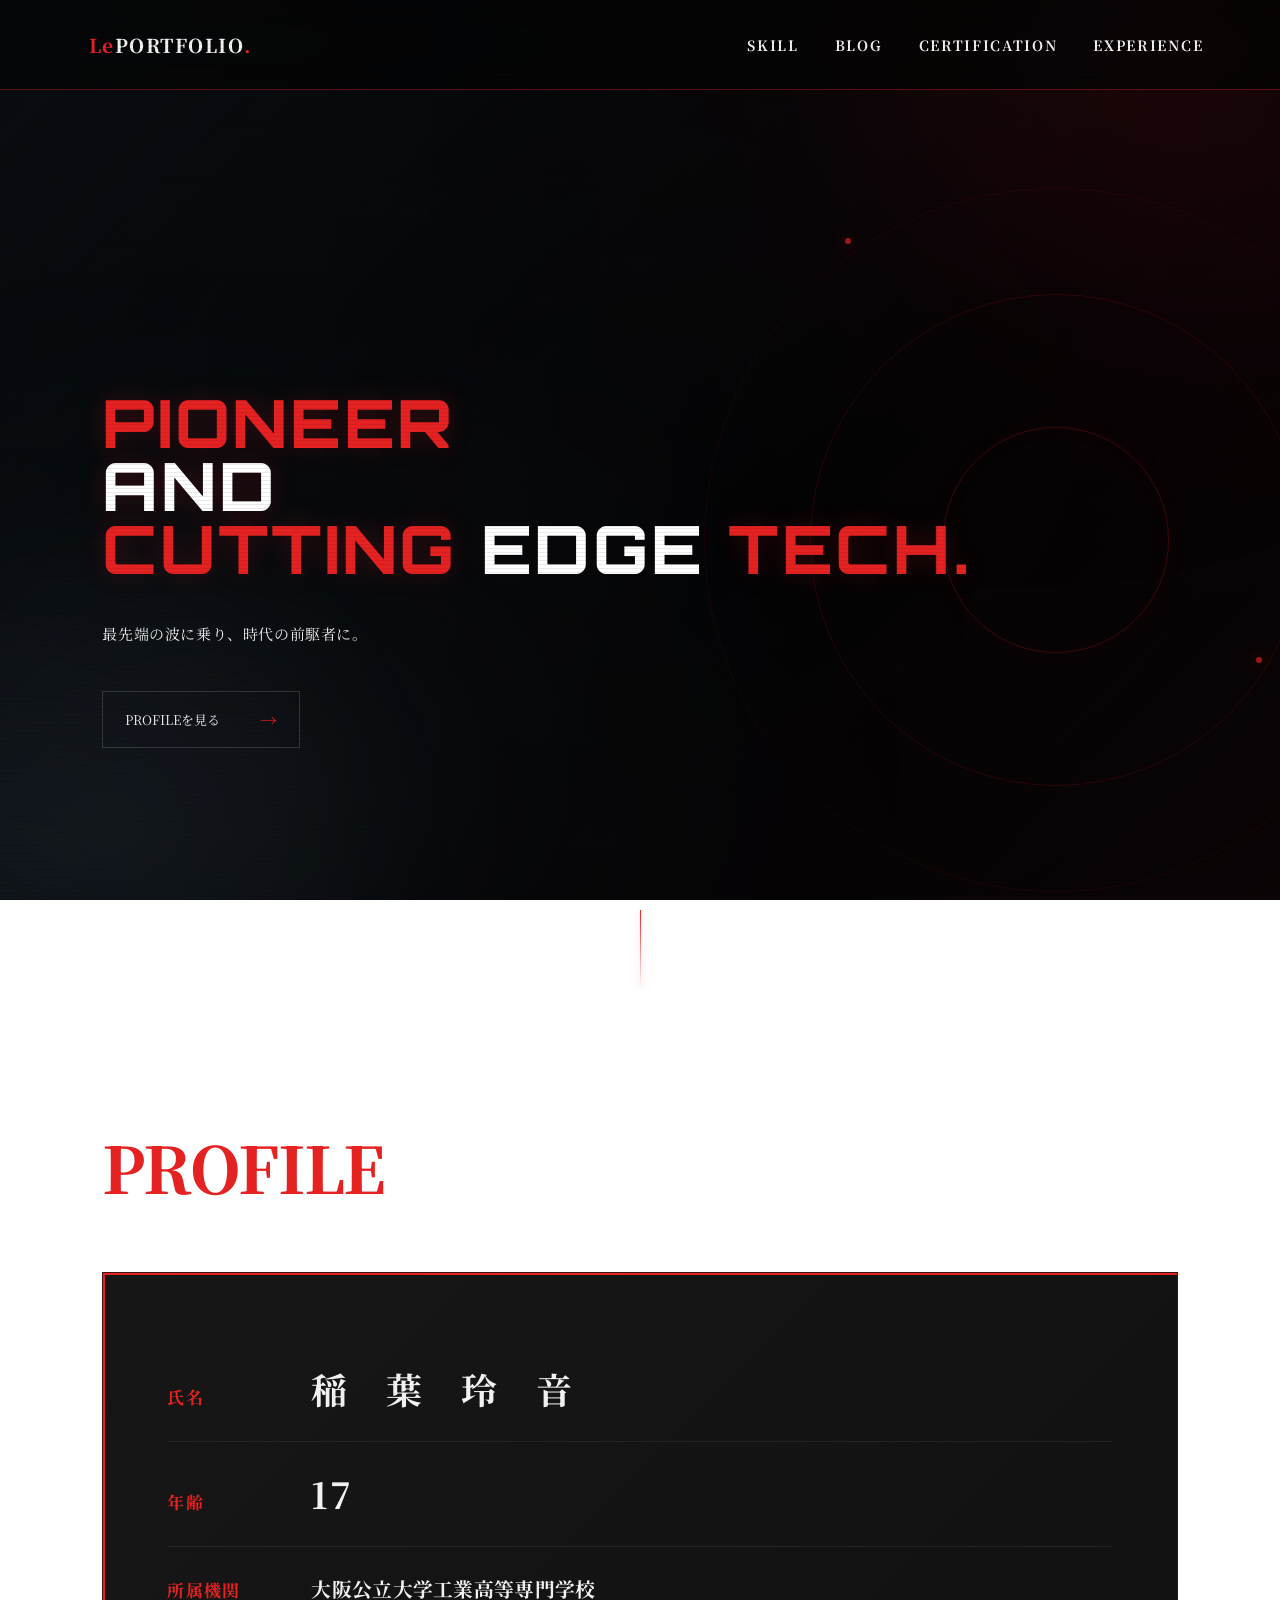
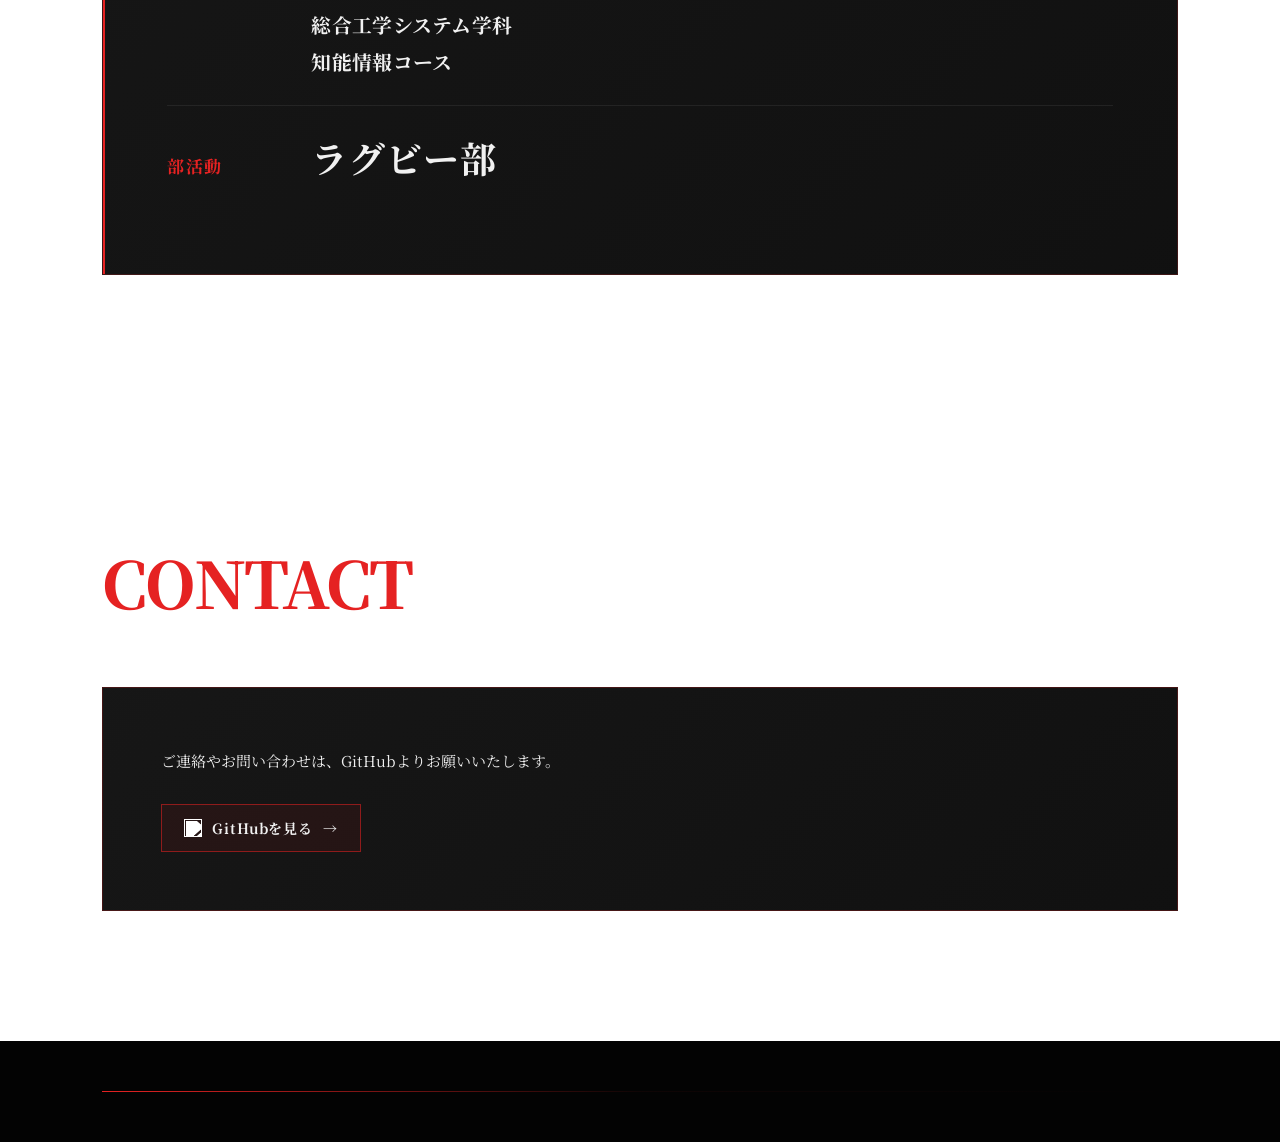
==== commit c5c327ba: "change content" ====
--- a/index.html
+++ b/index.html
@@ -192,9 +192,9 @@
         <h1 aria-label="Welcome TO LePORTFORIO.">
           <span class="hero-line hero-welcome">PIONEER</span>
           <span class="hero-line hero-to">AND</span>
-          <span class="hero-line hero-brand"><span class="hero-le">Cutting </span><span class="hero-portfolio">edge </span><span class="hero-dot">Tech</span></span>
+          <span class="hero-line hero-brand"><span class="hero-le">Cutting </span><span class="hero-portfolio">edge </span><span class="hero-dot">Tech.</span></span>
         </h1>
-        <p>人工知能などの最先端技術を用いたソフトウェア開発を行い、現場で実装などを行います。</p>
+        <p>最先端の波に乗り、時代の前駆者に。</p>
         <a href="#profile" class="hero-button">PROFILEを見る <span>→</span></a>
       </div>
       <div class="hero-decoration" aria-hidden="true">
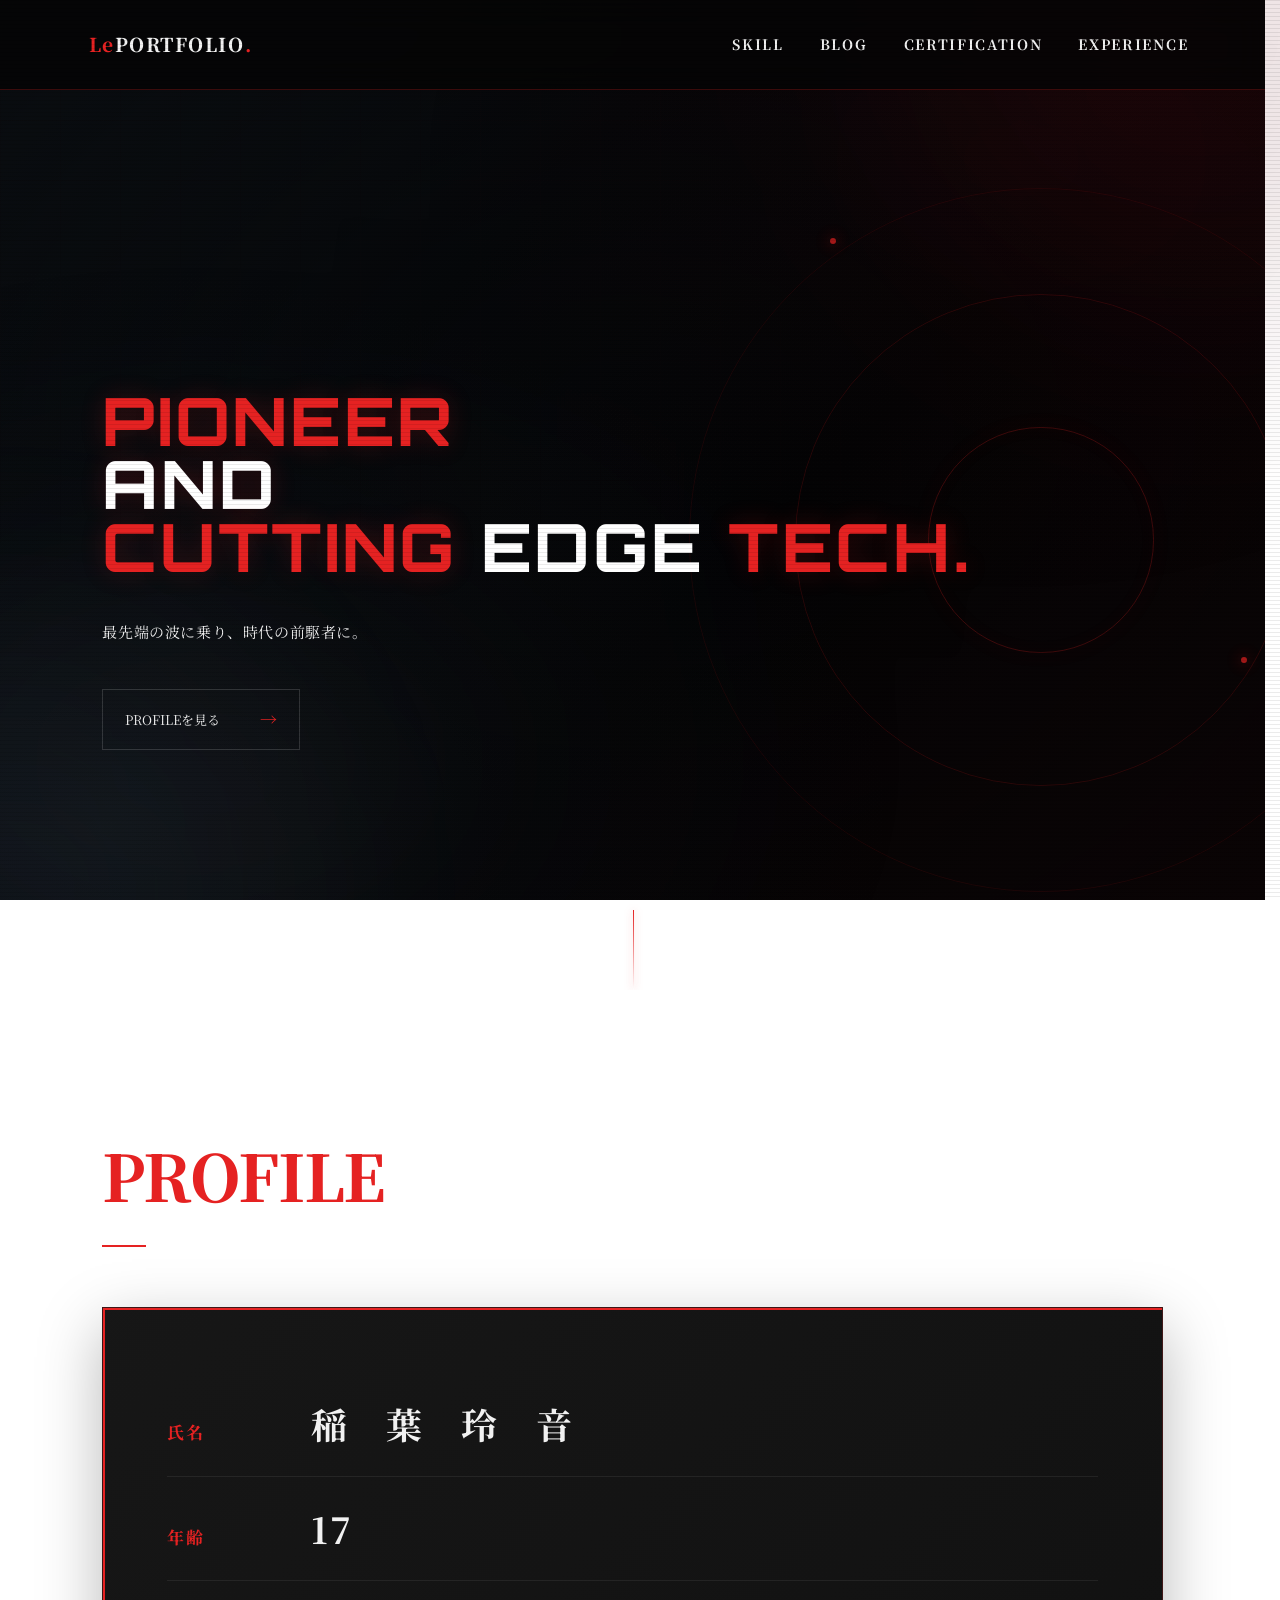
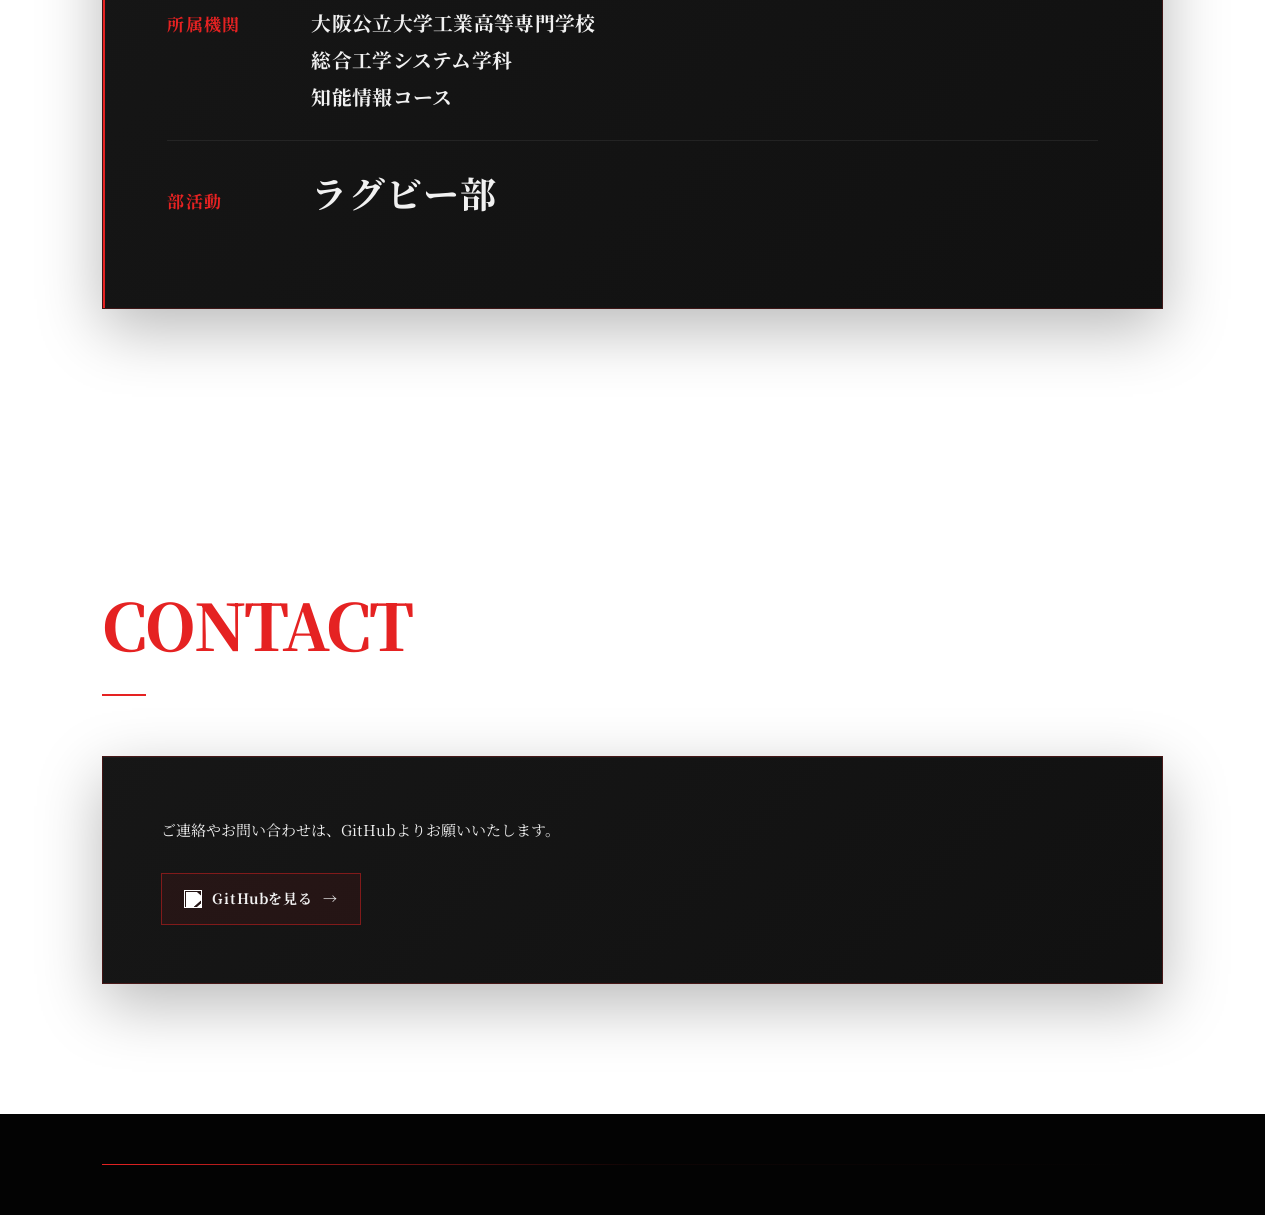
==== commit 1a24ef1e: "Apply shared UI refinement system" ====
--- a/index.html
+++ b/index.html
@@ -170,6 +170,7 @@
     }
   </style>
   <link rel="stylesheet" href="responsive.css?v=20261008">
+  <link rel="stylesheet" href="ui-system.css?v=20261119">
 </head>
 <body>
   <div class="background" aria-hidden="true">
@@ -264,5 +265,6 @@
       observer.observe(profile);
     })();
   </script>
+  <script src="ui.js?v=20261119" defer></script>
 </body>
 </html>
--- a/ui-system.css
+++ b/ui-system.css
@@ -0,0 +1,409 @@
+/* Le178 UI refinement layer
+   Keeps the existing palette and page content intact. */
+
+:root {
+  --ui-hairline: rgba(229, 34, 34, .24);
+  --ui-hairline-strong: rgba(229, 34, 34, .48);
+  --ui-white-soft: rgba(241, 241, 241, .82);
+  --ui-white-faint: rgba(241, 241, 241, .08);
+  --ui-black-glass: rgba(5, 5, 5, .84);
+  --ui-focus: 0 0 0 2px var(--black), 0 0 0 4px var(--red);
+}
+
+html {
+  scrollbar-gutter: stable;
+  scroll-padding-top: 112px;
+}
+
+body {
+  line-height: 1.7;
+  text-rendering: optimizeLegibility;
+  -webkit-font-smoothing: antialiased;
+}
+
+::selection {
+  background: var(--red);
+  color: var(--white);
+}
+
+a, button {
+  -webkit-tap-highlight-color: transparent;
+}
+
+a:focus-visible,
+button:focus-visible,
+[tabindex]:focus-visible {
+  outline: none !important;
+  box-shadow: var(--ui-focus) !important;
+}
+
+header {
+  border-bottom-color: var(--ui-hairline) !important;
+  background: var(--ui-black-glass) !important;
+}
+
+header .logo {
+  min-height: 44px;
+  display: inline-flex !important;
+  align-items: center;
+  justify-content: center;
+}
+
+header nav a {
+  min-height: 44px;
+  display: inline-flex;
+  align-items: center;
+  position: relative;
+}
+
+header nav a.active::before,
+header nav a[aria-current="page"]::before {
+  content: "";
+  width: 4px;
+  height: 4px;
+  margin-right: 8px;
+  border-radius: 50%;
+  background: var(--red);
+  box-shadow: 0 0 10px var(--red);
+}
+
+.hero-content,
+.profile-box,
+.contact-box,
+.skill-list,
+.blog-list,
+.cert-list,
+.experience-list,
+.experience-filter-wrap,
+.experience-count {
+  position: relative;
+}
+
+.profile-box,
+.contact-box,
+.cert-modal-panel,
+.experience-modal-panel,
+.blog-modal {
+  box-shadow:
+    0 20px 60px rgba(0, 0, 0, .28),
+    inset 0 1px 0 rgba(241, 241, 241, .025);
+}
+
+.section-heading,
+.skill-title,
+.blog-title,
+.cert-title,
+.experience-title {
+  position: relative;
+}
+
+.section-heading::after,
+.skill-title::after,
+.blog-title::after,
+.cert-title::after,
+.experience-title::after {
+  content: "";
+  display: block;
+  width: 44px;
+  height: 2px;
+  margin-top: 16px;
+  background: var(--red);
+}
+
+.skill-lead,
+.blog-lead,
+.cert-lead,
+.experience-lead,
+.contact-copy,
+.modal-description,
+.blog-body p {
+  max-width: 72ch;
+}
+
+.skill-row,
+.blog-entry,
+.cert-item,
+.experience-card {
+  isolation: isolate;
+}
+
+.skill-row::after,
+.blog-entry::after,
+.cert-item::after,
+.experience-card::after {
+  content: "";
+  position: absolute;
+  inset: 0;
+  z-index: -1;
+  opacity: 0;
+  background: linear-gradient(90deg, rgba(229, 34, 34, .055), transparent 42%);
+  transition: opacity .25s ease;
+}
+
+.skill-row:hover::after,
+.blog-entry:hover::after,
+.blog-entry:focus-within::after,
+.cert-item:hover::after,
+.cert-item:focus-within::after,
+.experience-card:hover::after,
+.experience-card:focus-within::after {
+  opacity: 1;
+}
+
+.blog-toggle,
+.cert-toggle,
+.experience-toggle {
+  min-height: 64px !important;
+}
+
+.blog-entry-title,
+.cert-name,
+.experience-card-title {
+  text-wrap: pretty;
+}
+
+.blog-arrow,
+.cert-arrow,
+.experience-arrow {
+  width: 34px;
+  height: 34px;
+  display: inline-grid;
+  place-items: center;
+  border: 1px solid transparent;
+  border-radius: 50%;
+}
+
+.blog-entry:hover .blog-arrow,
+.blog-entry:focus-within .blog-arrow,
+.cert-item:hover .cert-arrow,
+.cert-item:focus-within .cert-arrow,
+.experience-card:hover .experience-arrow,
+.experience-card:focus-within .experience-arrow {
+  border-color: var(--ui-hairline);
+}
+
+.skill-artifact-button,
+.contact-link,
+.blog-source-link,
+.modal-project-link,
+.repo-pending {
+  min-height: 44px;
+  justify-content: center;
+  border-color: var(--ui-hairline-strong) !important;
+  transition:
+    border-color .2s ease,
+    background .2s ease,
+    color .2s ease,
+    transform .2s ease !important;
+}
+
+.skill-artifact-button:hover,
+.contact-link:hover,
+.blog-source-link:hover,
+.modal-project-link:hover,
+.repo-pending:hover {
+  background: rgba(229, 34, 34, .08);
+  transform: translateY(-2px);
+}
+
+.experience-filter-trigger {
+  min-height: 46px !important;
+  border-color: var(--ui-hairline-strong) !important;
+}
+
+.experience-filter-menu {
+  border-color: var(--ui-hairline-strong) !important;
+  box-shadow: 0 18px 55px rgba(0, 0, 0, .56) !important;
+}
+
+.experience-filter {
+  min-height: 44px !important;
+}
+
+.modal-status-row {
+  padding-bottom: 18px;
+  border-bottom: 1px solid var(--ui-white-faint);
+}
+
+.modal-title,
+.blog-post-title {
+  text-wrap: balance;
+}
+
+.modal-description,
+.blog-body p {
+  line-height: 2.05 !important;
+}
+
+.modal-close,
+.blog-modal-close {
+  display: grid;
+  place-items: center;
+  border-color: var(--ui-hairline-strong) !important;
+}
+
+.experience-modal-panel,
+.cert-modal-panel,
+.blog-modal {
+  scrollbar-width: thin;
+  scrollbar-color: var(--red) var(--black-light);
+}
+
+.experience-modal-panel::-webkit-scrollbar,
+.cert-modal-panel::-webkit-scrollbar,
+.blog-modal::-webkit-scrollbar {
+  width: 10px;
+}
+
+.experience-modal-panel::-webkit-scrollbar-track,
+.cert-modal-panel::-webkit-scrollbar-track,
+.blog-modal::-webkit-scrollbar-track {
+  background: var(--black-light);
+}
+
+.experience-modal-panel::-webkit-scrollbar-thumb,
+.cert-modal-panel::-webkit-scrollbar-thumb,
+.blog-modal::-webkit-scrollbar-thumb {
+  background: var(--red);
+  border: 3px solid var(--black-light);
+}
+
+.ui-scroll-progress {
+  position: fixed;
+  top: 0;
+  left: 0;
+  width: 0;
+  height: 2px;
+  z-index: 10000;
+  pointer-events: none;
+  background: var(--red);
+  box-shadow: 0 0 12px rgba(229, 34, 34, .48);
+  transition: width .08s linear;
+}
+
+.ui-back-to-top {
+  position: fixed;
+  right: 22px;
+  bottom: 22px;
+  z-index: 9000;
+  width: 46px;
+  height: 46px;
+  display: grid;
+  place-items: center;
+  border: 1px solid var(--ui-hairline-strong);
+  background: var(--ui-black-glass);
+  color: var(--white);
+  font: 700 18px/1 "Orbitron", sans-serif;
+  cursor: pointer;
+  opacity: 0;
+  visibility: hidden;
+  transform: translateY(8px);
+  backdrop-filter: blur(14px);
+  -webkit-backdrop-filter: blur(14px);
+  transition: opacity .2s ease, visibility .2s ease, transform .2s ease, border-color .2s ease;
+}
+
+.ui-back-to-top.is-visible {
+  opacity: 1;
+  visibility: visible;
+  transform: translateY(0);
+}
+
+.ui-back-to-top:hover {
+  color: var(--red-bright);
+  border-color: var(--red);
+}
+
+@media (max-width: 900px) {
+  html { scroll-padding-top: 170px; }
+
+  header {
+    border-bottom-color: var(--ui-hairline-strong) !important;
+  }
+
+  header nav a.active::before,
+  header nav a[aria-current="page"]::before {
+    width: 3px;
+    height: 3px;
+    margin-right: 6px;
+  }
+
+  .skill-row,
+  .blog-entry,
+  .cert-item,
+  .experience-card {
+    border-color: var(--ui-hairline) !important;
+  }
+
+  .ui-back-to-top {
+    right: 16px;
+    bottom: 16px;
+    width: 44px;
+    height: 44px;
+  }
+}
+
+@media (max-width: 600px) {
+  .skill-page,
+  .blog-page,
+  .cert-page,
+  .experience-page {
+    padding-left: 18px !important;
+    padding-right: 18px !important;
+  }
+
+  .skill-title,
+  .blog-title,
+  .cert-title,
+  .experience-title {
+    margin-bottom: 20px !important;
+  }
+
+  .skill-title::after,
+  .blog-title::after,
+  .cert-title::after,
+  .experience-title::after {
+    margin-top: 10px;
+    width: 34px;
+  }
+
+  .blog-toggle,
+  .cert-toggle,
+  .experience-toggle {
+    min-height: 64px !important;
+    padding-top: 14px !important;
+    padding-bottom: 14px !important;
+  }
+
+  .blog-entry-title,
+  .cert-name,
+  .experience-card-title {
+    line-height: 1.65 !important;
+  }
+
+  .modal-description,
+  .blog-body p {
+    line-height: 1.95 !important;
+  }
+
+  .experience-filter-wrap {
+    margin-top: 20px !important;
+  }
+
+  .experience-filter-trigger {
+    width: 100%;
+  }
+
+  .experience-filter-menu {
+    width: 100% !important;
+  }
+}
+
+@media (prefers-reduced-motion: reduce) {
+  *, *::before, *::after {
+    scroll-behavior: auto !important;
+    transition-duration: .01ms !important;
+    animation-duration: .01ms !important;
+    animation-iteration-count: 1 !important;
+  }
+}
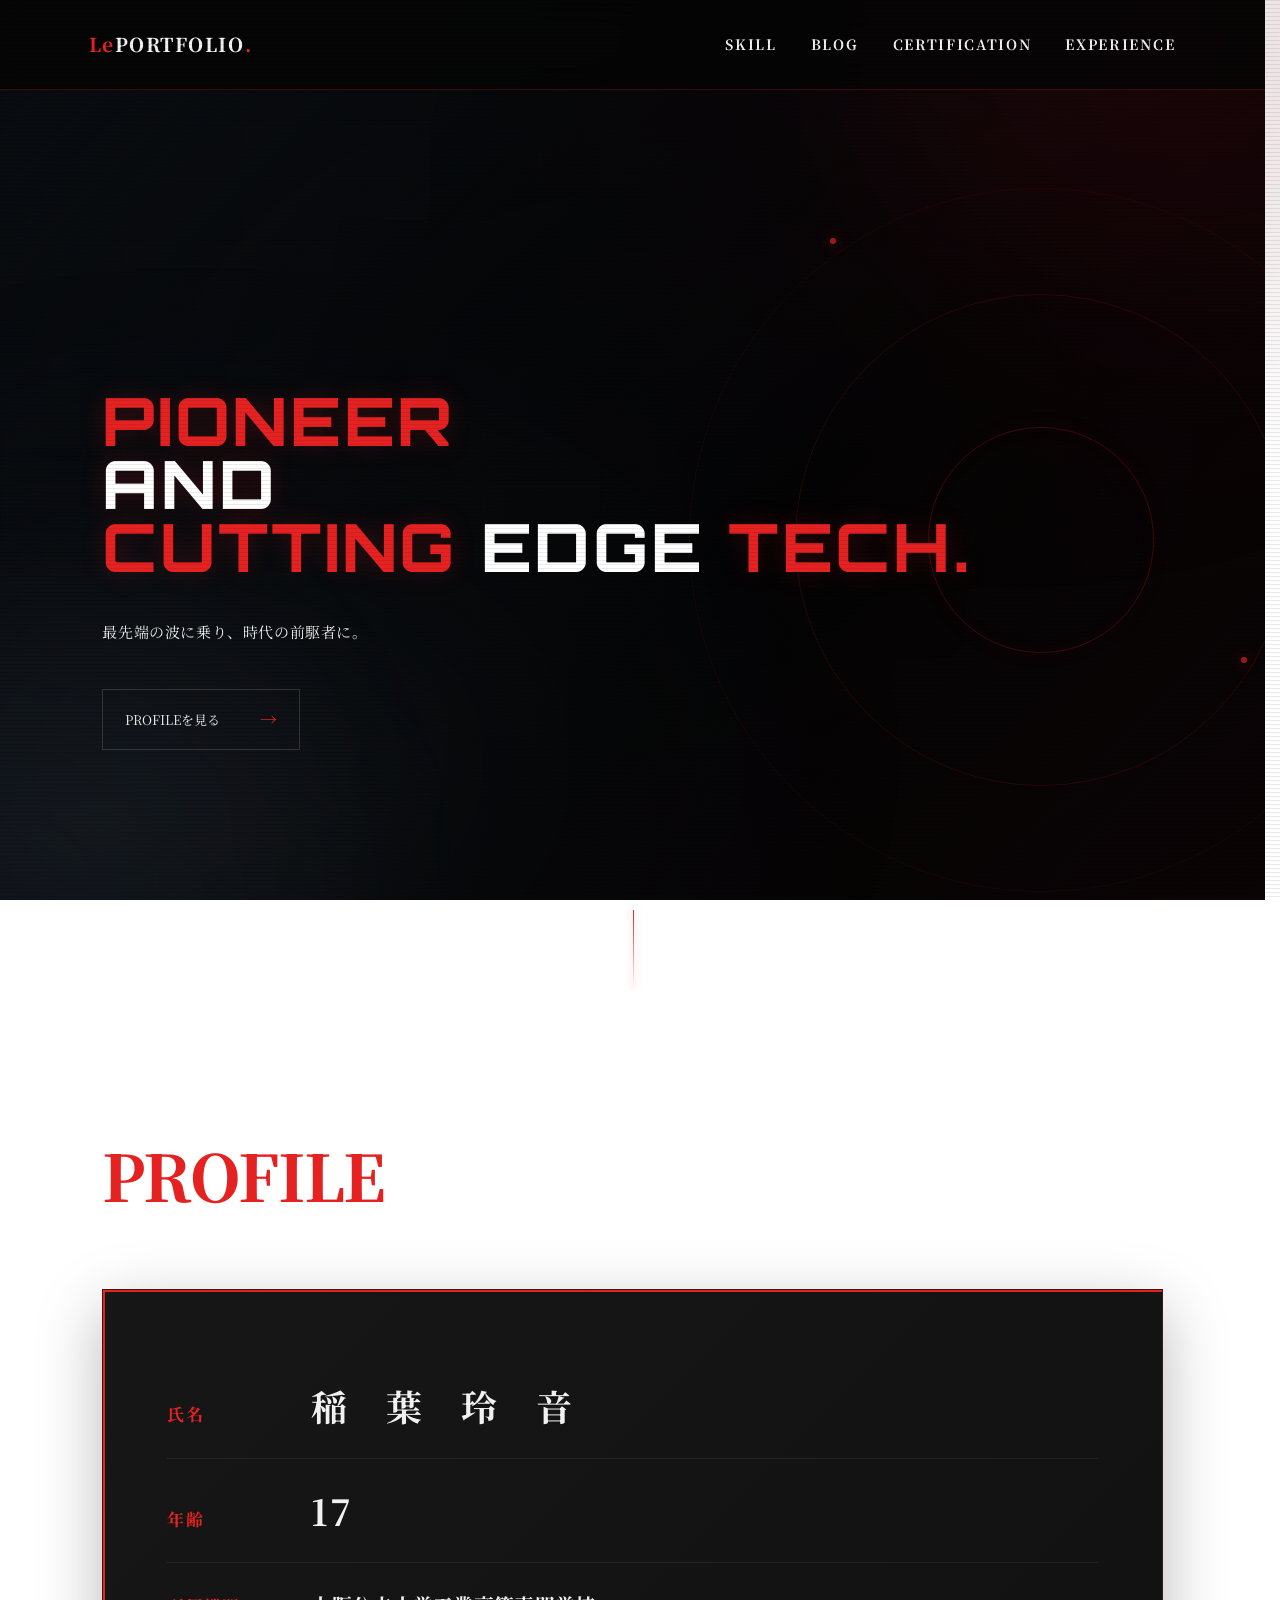
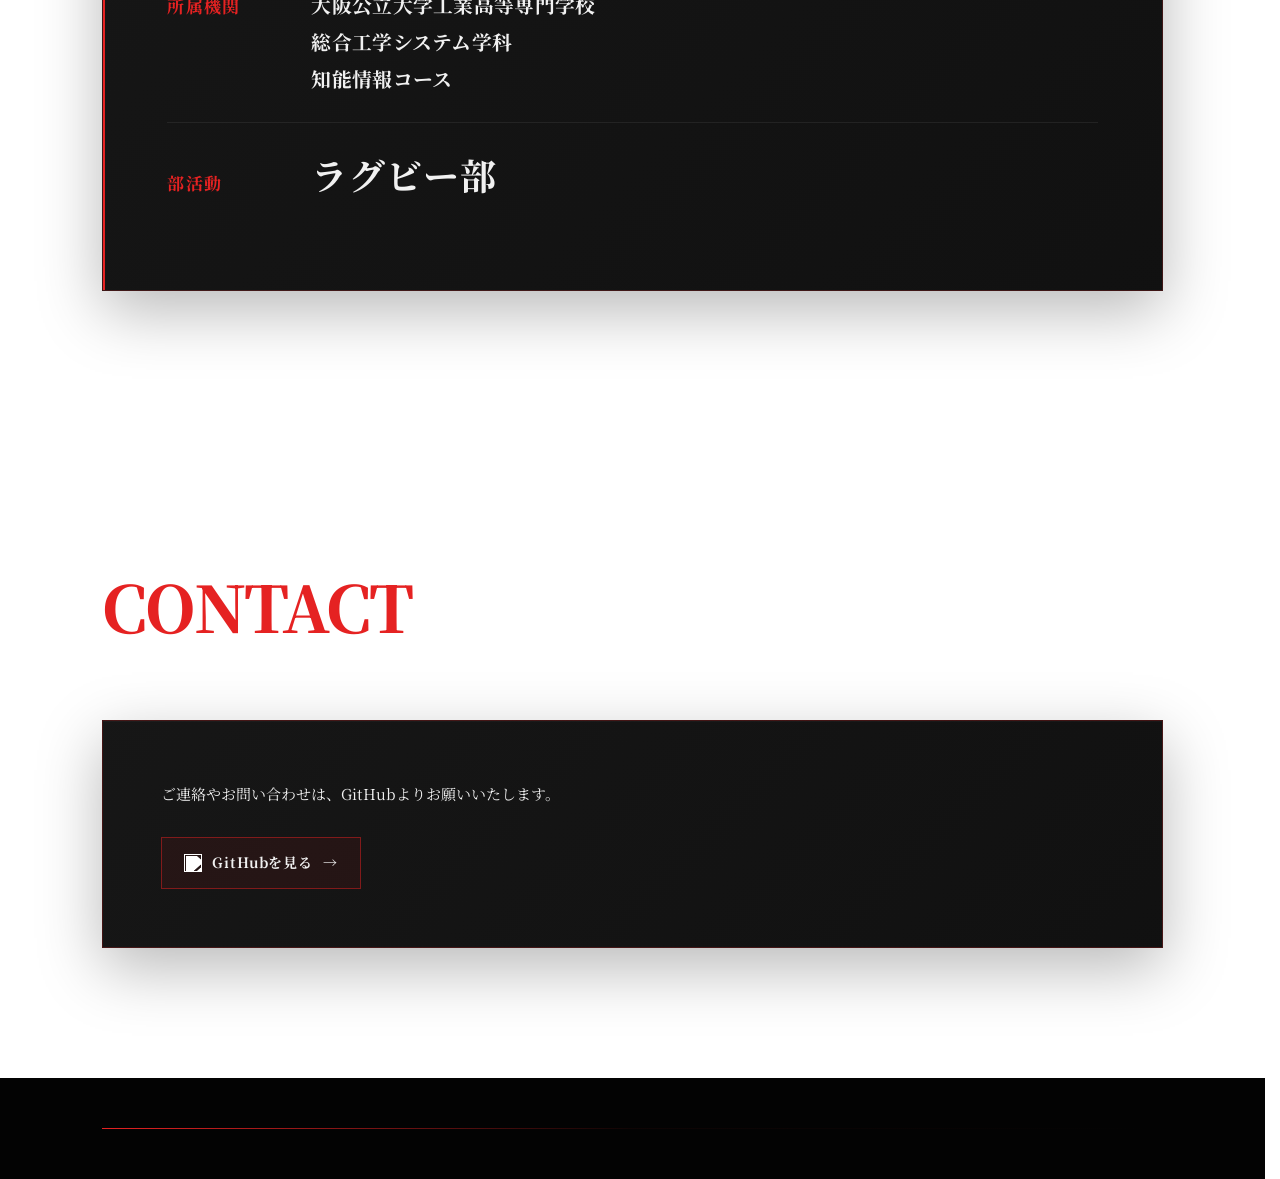
==== commit 90a9644e: "Remove decorative red line from index section headings" ====
--- a/index.html
+++ b/index.html
@@ -27,6 +27,7 @@
     header nav a.active:hover {
       color: var(--red-bright) !important;
     }
+    .section-heading::after { display: none !important; }
 
     /* Hero brand color override */
     .hero-brand .hero-le,
--- a/ui-system.css
+++ b/ui-system.css
@@ -407,3 +407,78 @@
     animation-iteration-count: 1 !important;
   }
 }
+
+
+/* Navigation and interaction clarity */
+header nav {
+  gap: 8px !important;
+}
+
+header nav a {
+  padding: 0 12px;
+  border: 1px solid transparent;
+}
+
+header nav a:hover,
+header nav a:focus-visible,
+header nav a.active,
+header nav a[aria-current="page"] {
+  border-color: var(--ui-hairline);
+  background: rgba(229, 34, 34, .035);
+}
+
+.ui-skip-link {
+  position: fixed;
+  top: 8px;
+  left: 8px;
+  z-index: 12000;
+  padding: 10px 14px;
+  border: 1px solid var(--red);
+  background: var(--black);
+  color: var(--white);
+  text-decoration: none;
+  font-family: "Noto Serif JP", "Yu Mincho", "Hiragino Mincho ProN", serif;
+  font-size: 13px;
+  transform: translateY(-150%);
+  transition: transform .18s ease;
+}
+
+.ui-skip-link:focus {
+  transform: translateY(0);
+}
+
+main {
+  outline: none;
+}
+
+.skill-row {
+  padding-inline: clamp(0px, 1.5vw, 18px);
+}
+
+.blog-toggle > span:first-child,
+.cert-toggle > *:first-child,
+.experience-toggle > *:first-child {
+  min-width: 0;
+}
+
+@media (max-width: 900px) {
+  header nav {
+    gap: 6px !important;
+  }
+
+  header nav a {
+    padding-inline: 10px;
+  }
+}
+
+@media (max-width: 600px) {
+  header nav {
+    gap: 6px !important;
+  }
+
+  header nav a {
+    width: 100%;
+    justify-content: flex-start;
+    padding-inline: 10px;
+  }
+}
